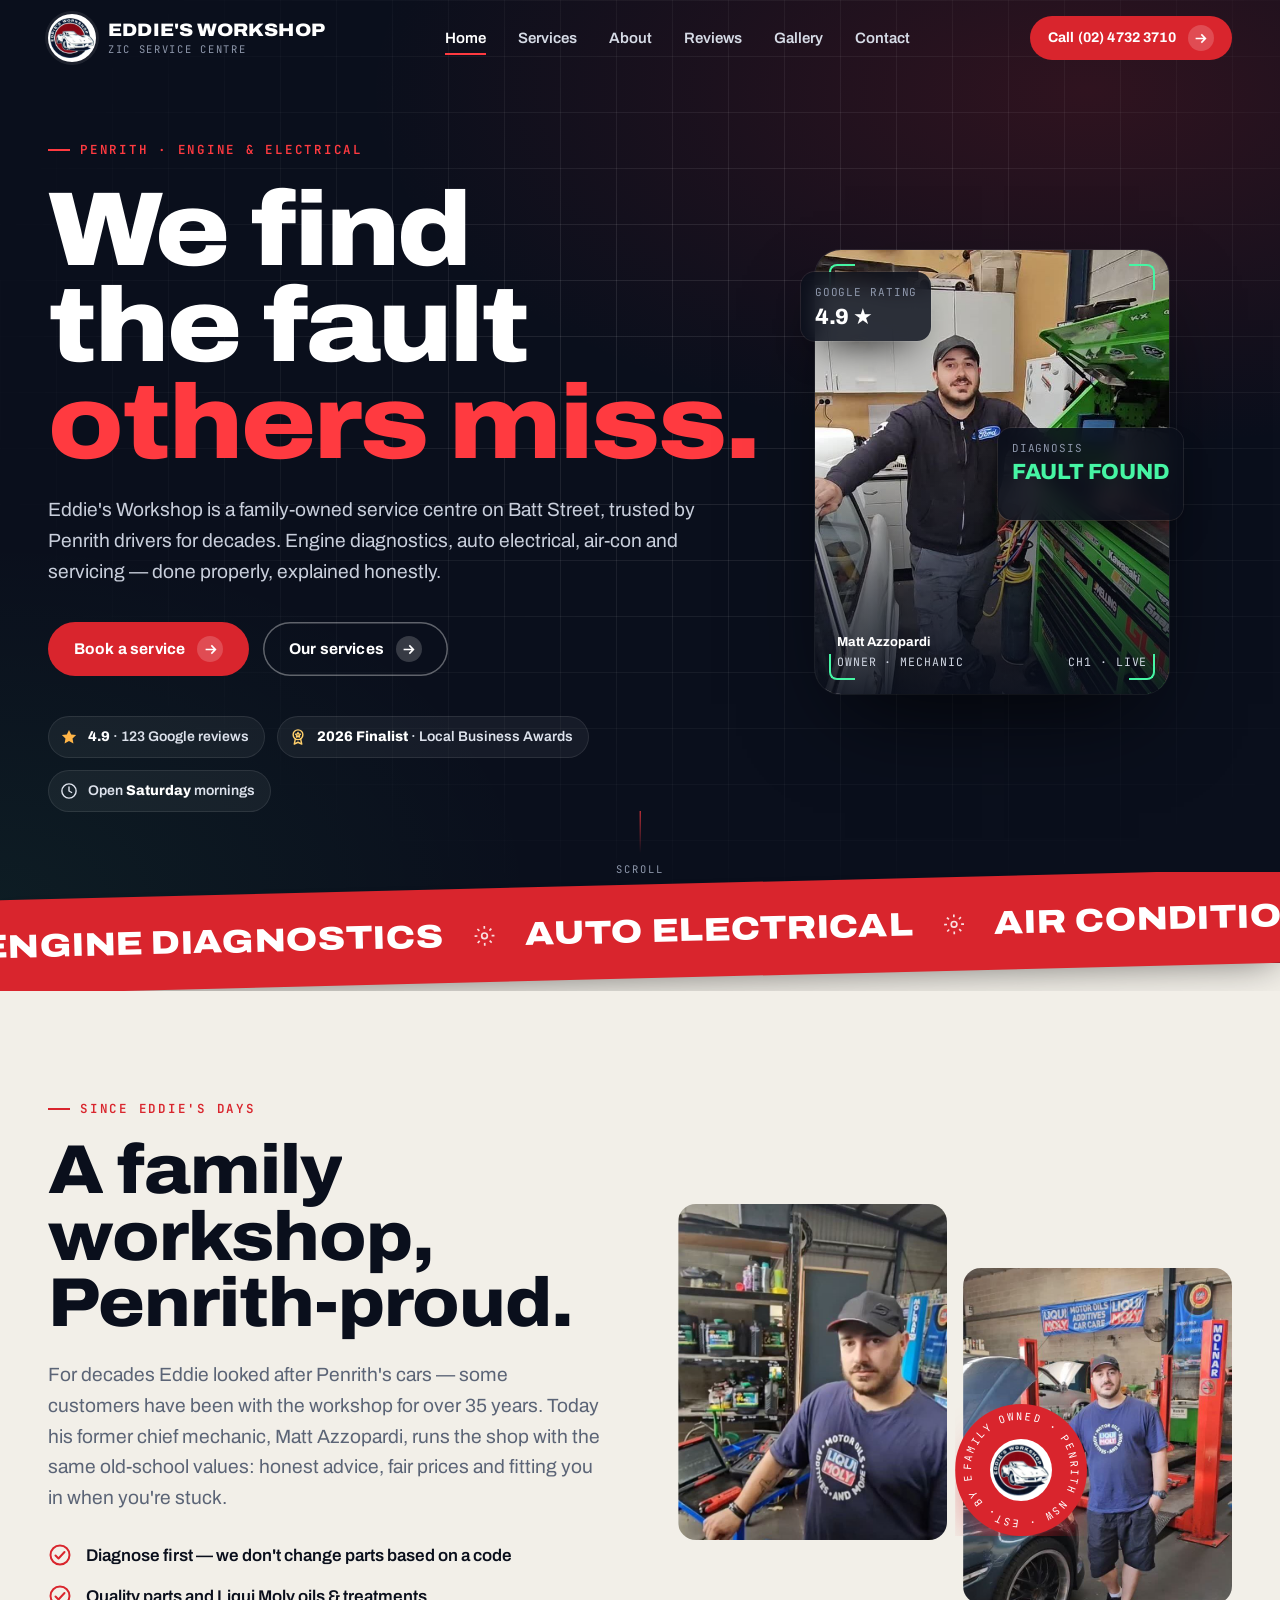
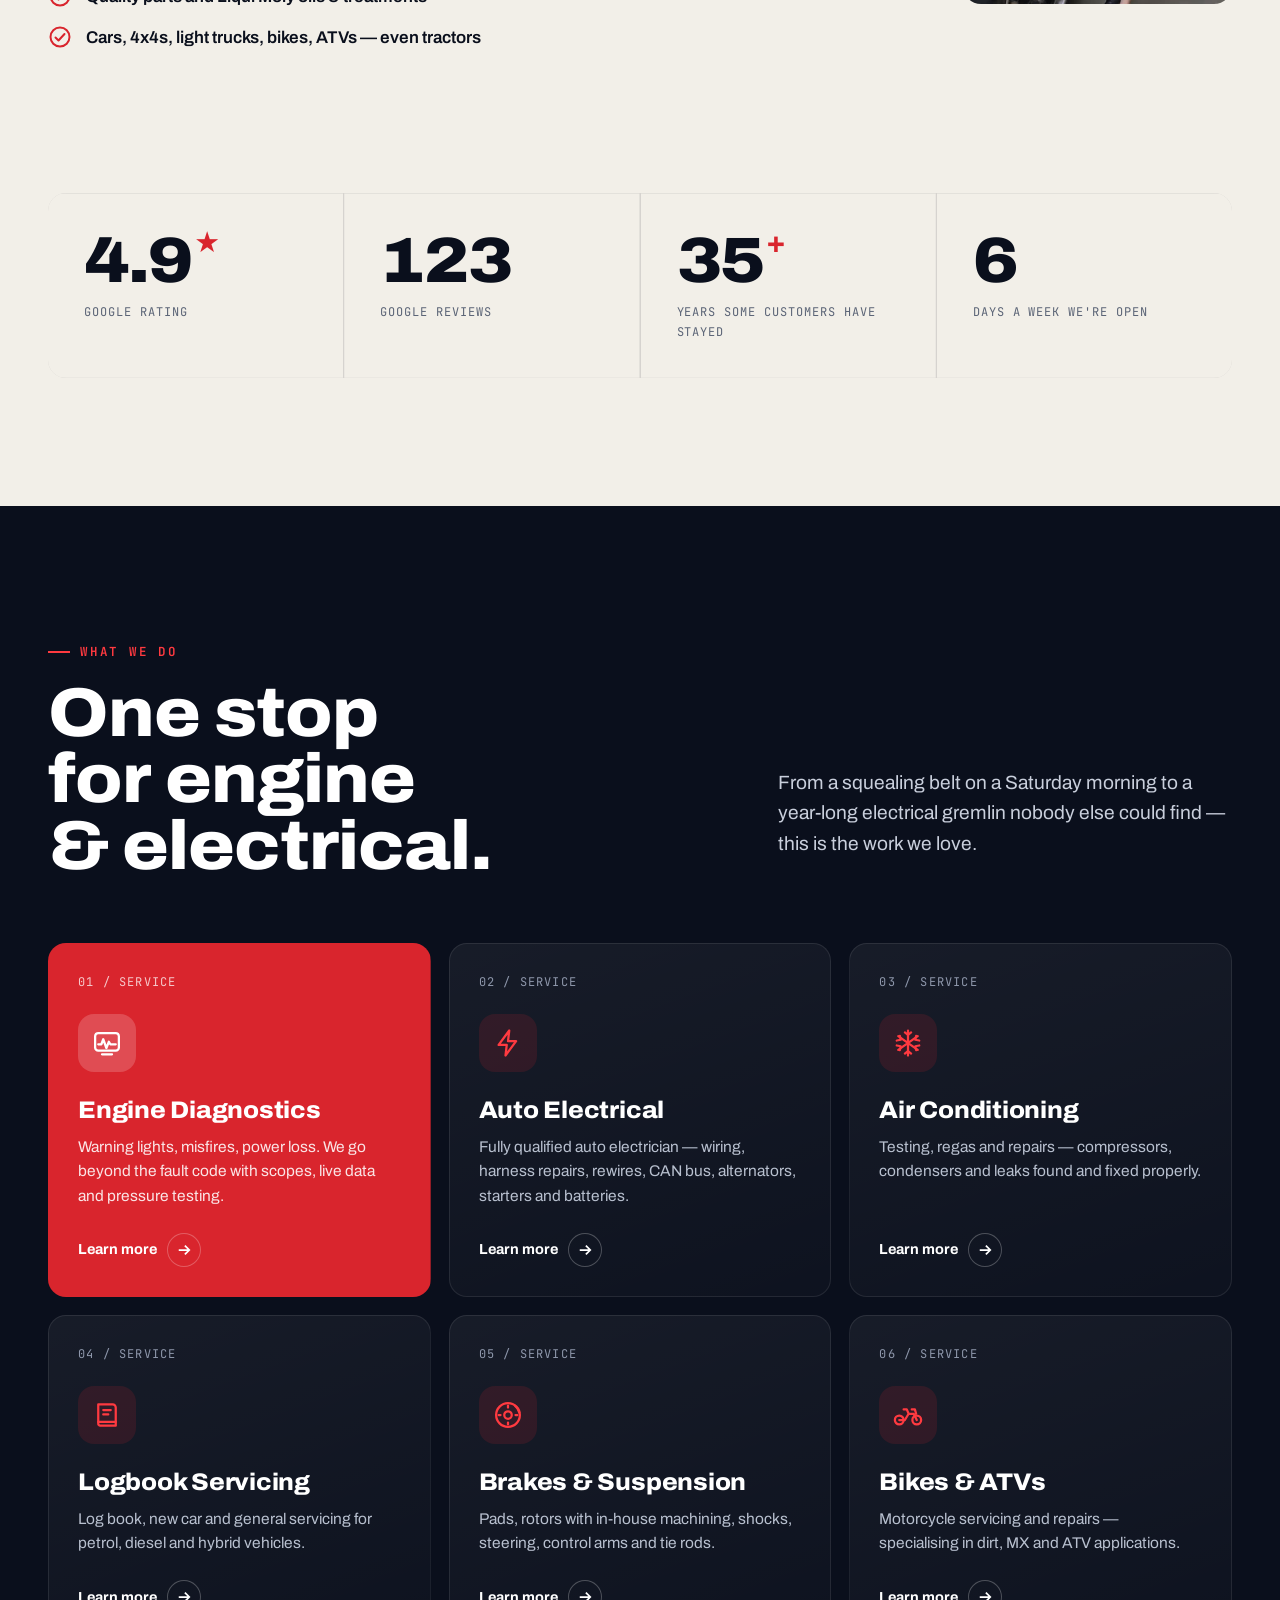
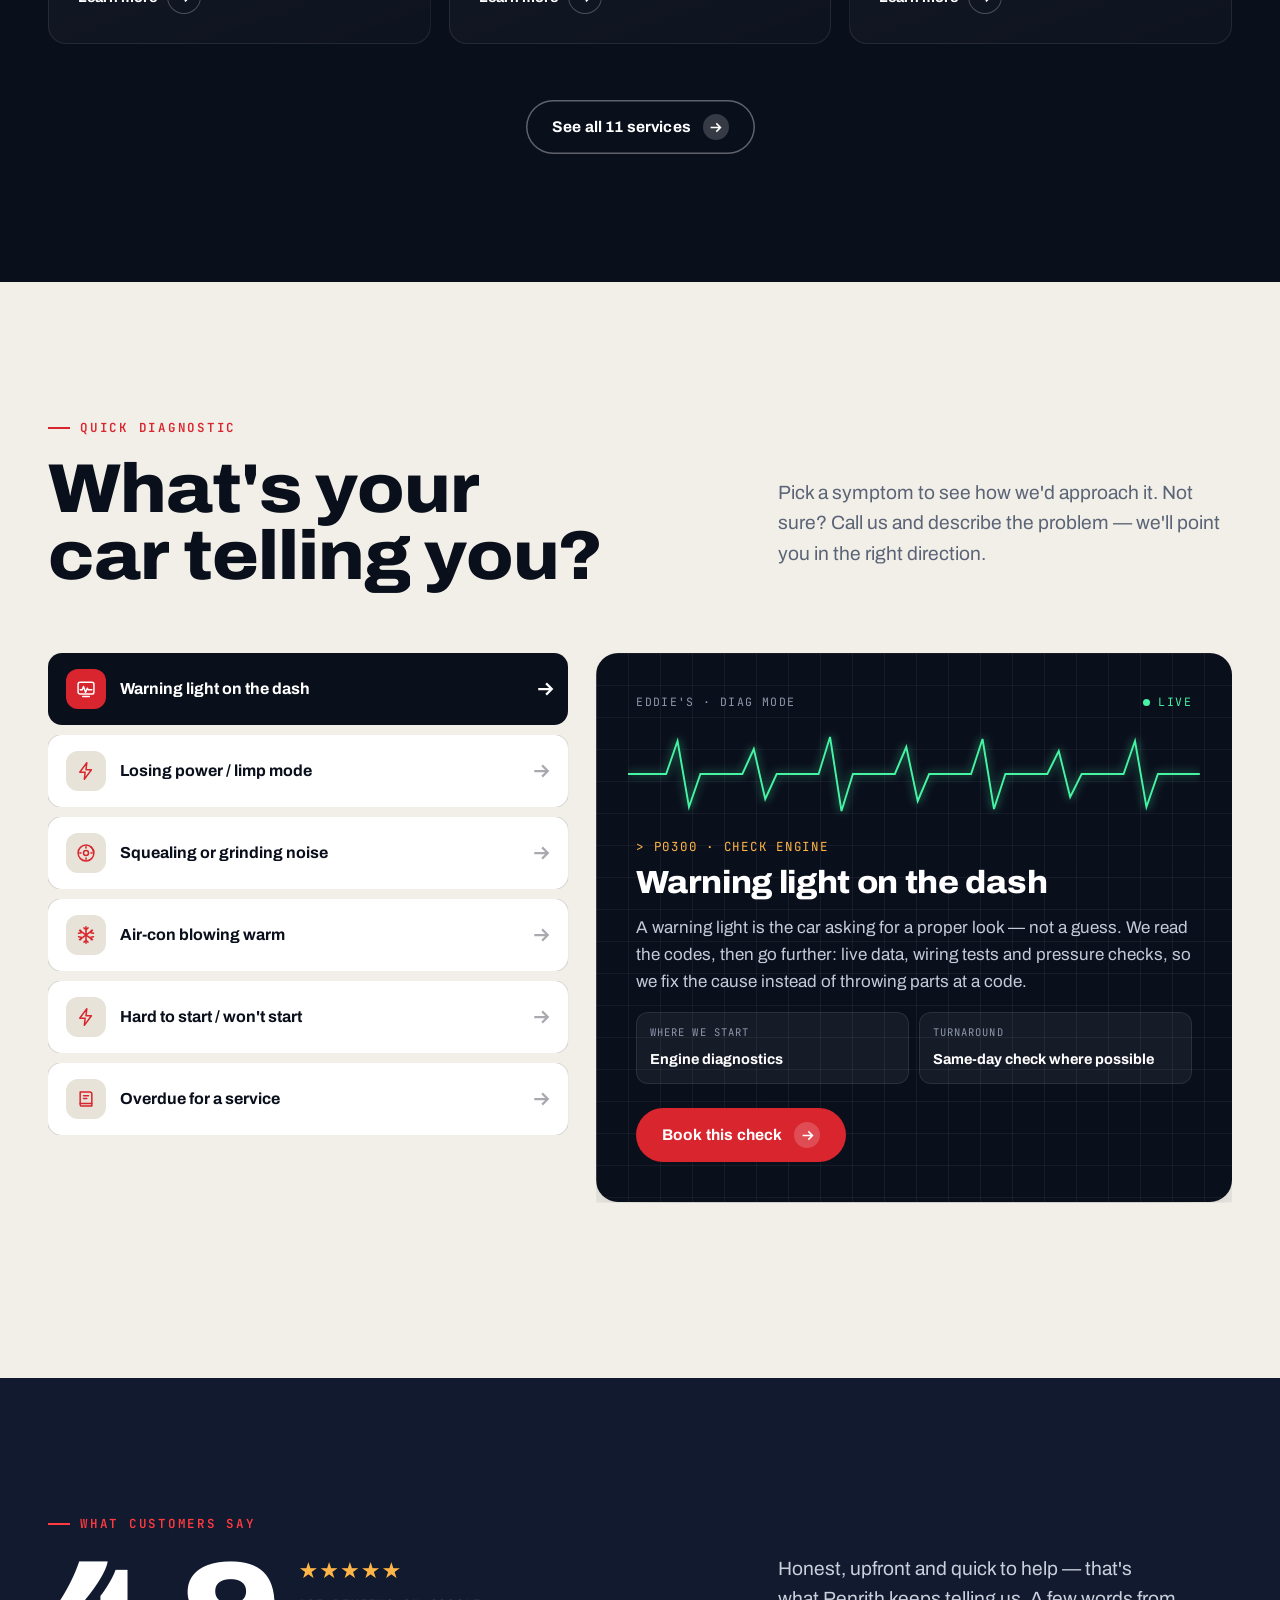
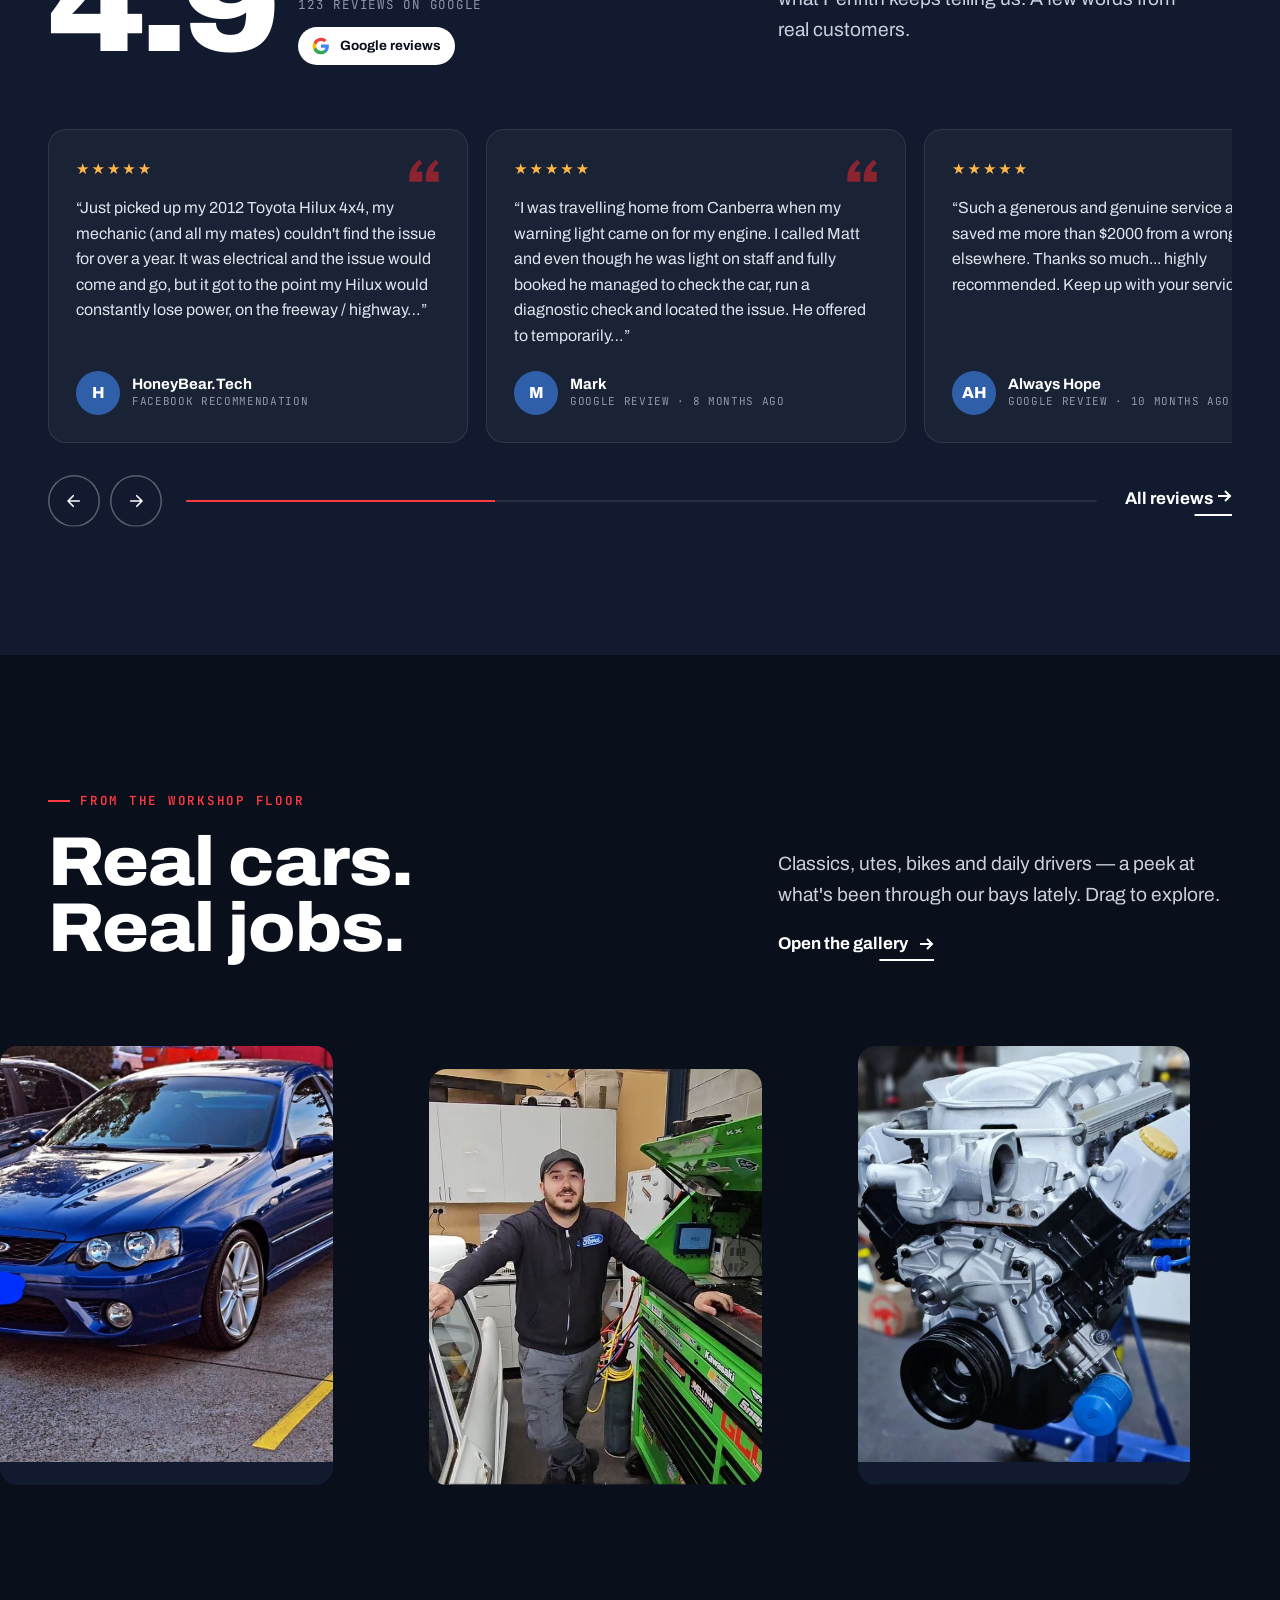
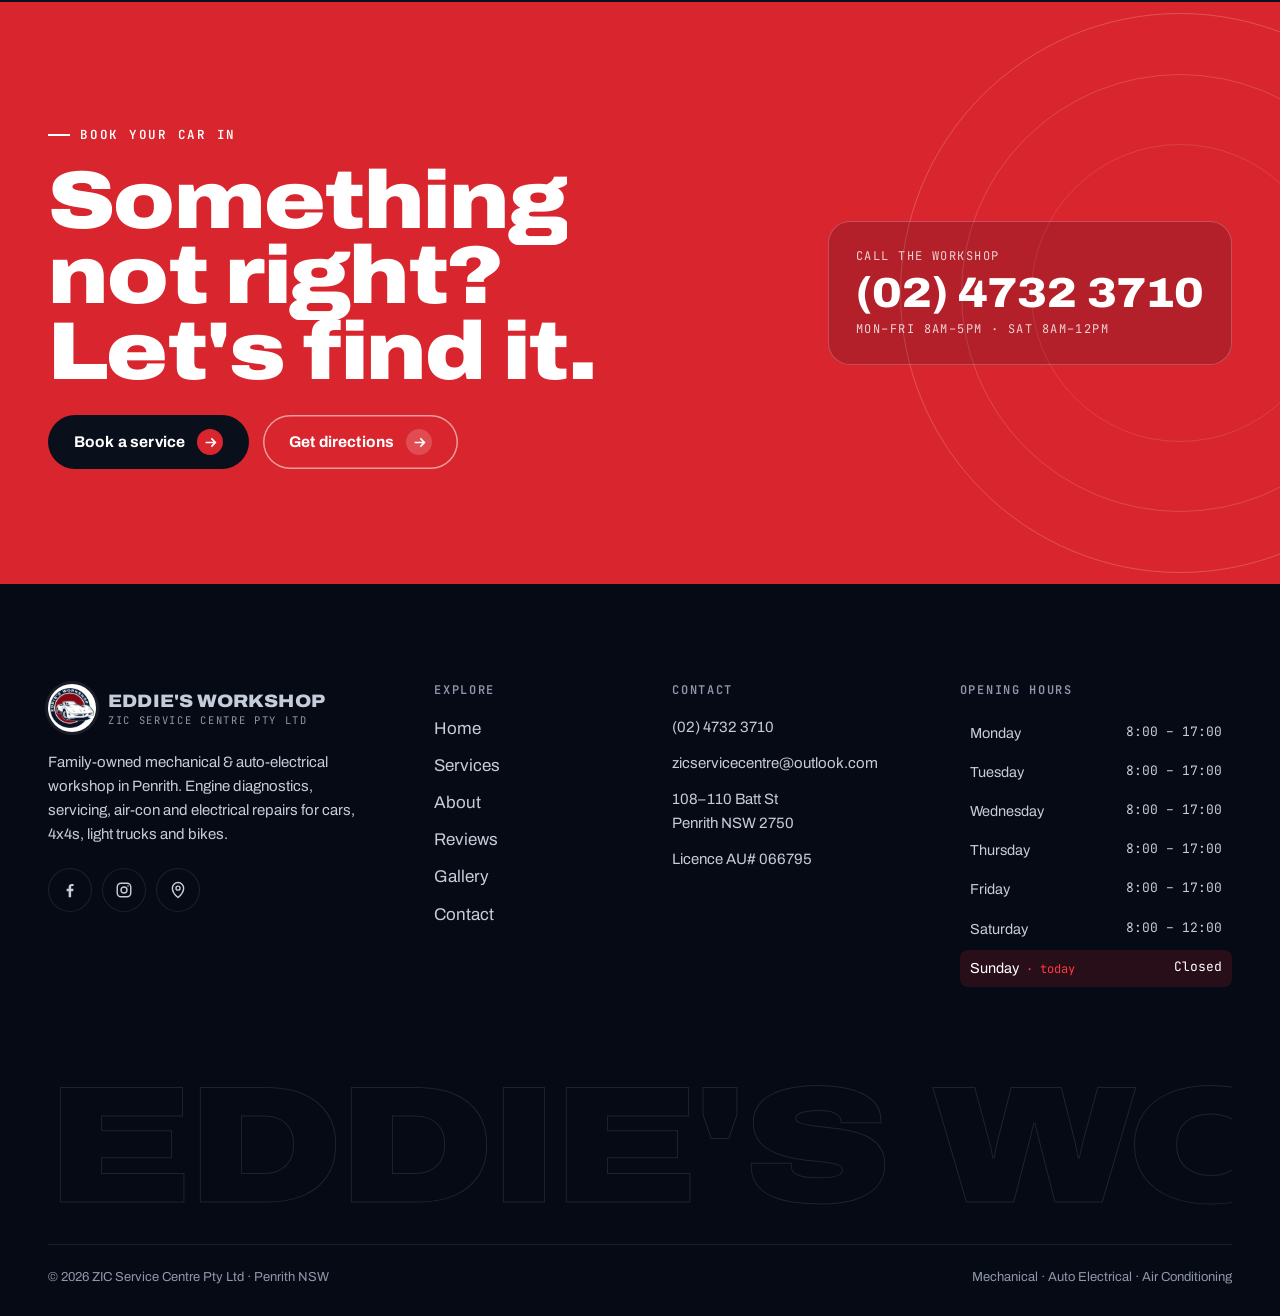
==== index.html @ 2fdfbc32 "Add files via upload" ====
<!doctype html>
<html lang="en-AU" class="no-js">
<head>
<meta charset="utf-8">
<meta name="viewport" content="width=device-width, initial-scale=1, viewport-fit=cover">
<title>Eddie's Workshop | Mechanic & Auto Electrician in Penrith NSW</title>
<meta name="description" content="Family-owned mechanic and auto electrician in Penrith NSW. Engine diagnostics, auto electrical, air-con, logbook servicing and brakes. 4.9★ from 123 Google reviews.">
<meta name="robots" content="noindex, nofollow">
<meta name="theme-color" content="#0a0f1c">
<link rel="canonical" href="https://konkos-design.github.io/eddies-workshop/">
<meta property="og:type" content="website">
<meta property="og:site_name" content="Eddie's Workshop — ZIC Service Centre">
<meta property="og:title" content="Eddie's Workshop | Mechanic & Auto Electrician in Penrith NSW">
<meta property="og:description" content="Family-owned mechanic and auto electrician in Penrith NSW. Engine diagnostics, auto electrical, air-con, logbook servicing and brakes. 4.9★ from 123 Google reviews.">
<meta property="og:url" content="https://konkos-design.github.io/eddies-workshop/">
<meta property="og:image" content="https://konkos-design.github.io/eddies-workshop/img/og-image.jpg">
<meta property="og:image:secure_url" content="https://konkos-design.github.io/eddies-workshop/img/og-image.jpg">
<meta property="og:image:type" content="image/jpeg">
<meta property="og:image:width" content="1200">
<meta property="og:image:height" content="630">
<meta property="og:image:alt" content="Eddie's Workshop — mechanical &amp; auto electrical repairs in Penrith NSW">
<meta property="og:locale" content="en_AU">
<meta name="twitter:card" content="summary_large_image">
<meta name="twitter:title" content="Eddie's Workshop | Mechanic & Auto Electrician in Penrith NSW">
<meta name="twitter:description" content="Family-owned mechanic and auto electrician in Penrith NSW. Engine diagnostics, auto electrical, air-con, logbook servicing and brakes. 4.9★ from 123 Google reviews.">
<meta name="twitter:image" content="https://konkos-design.github.io/eddies-workshop/img/og-image.jpg">
<link rel="icon" type="image/png" href="img/favicon.png">
<link rel="apple-touch-icon" href="img/apple-touch-icon.png">
<link rel="preload" href="fonts/archivo.woff2" as="font" type="font/woff2" crossorigin>
<link rel="stylesheet" href="css/style.css">
<script type="application/ld+json">{"@context":"https://schema.org","@type":"AutoRepair","name":"Eddie's Workshop (ZIC Service Centre Pty Ltd)","image":"https://konkos-design.github.io/eddies-workshop/img/og-image.jpg","telephone":"+61 2 4732 3710","email":"zicservicecentre@outlook.com","address":{"@type":"PostalAddress","streetAddress":"108–110 Batt St","addressLocality":"Penrith","addressRegion":"NSW","postalCode":"2750","addressCountry":"AU"},"geo":{"@type":"GeoCoordinates","latitude":-33.7682693,"longitude":150.6824889},"openingHoursSpecification":[{"@type":"OpeningHoursSpecification","dayOfWeek":["Monday","Tuesday","Wednesday","Thursday","Friday"],"opens":"08:00","closes":"17:00"},{"@type":"OpeningHoursSpecification","dayOfWeek":"Saturday","opens":"08:00","closes":"12:00"}],"aggregateRating":{"@type":"AggregateRating","ratingValue":"4.9","reviewCount":"123"},"sameAs":["https://www.facebook.com/p/Eddies-Workshop-100057396071904/","https://www.instagram.com/zicservicecentre_penrith/"]}</script>
</head>
<body>
<a class="skip" href="#main">Skip to content</a>
<div class="progress" aria-hidden="true"></div>
<header class="hdr">
  <div class="wrap hdr__in">
    <a class="brand" href="index.html" aria-label="Eddie's Workshop — home">
      <span class="brand__badge"><img src="img/logo-256.png" alt="" width="44" height="44"></span>
      <span class="brand__txt"><span class="brand__name">EDDIE'S WORKSHOP</span><span class="brand__sub">ZIC Service Centre</span></span>
    </a>
    <nav class="nav" aria-label="Main"><ul class="nav__list"><li><a class="nav__a" href="index.html" aria-current="page">Home</a></li><li><a class="nav__a" href="services.html">Services</a></li><li><a class="nav__a" href="about.html">About</a></li><li><a class="nav__a" href="reviews.html">Reviews</a></li><li><a class="nav__a" href="gallery.html">Gallery</a></li><li><a class="nav__a" href="contact.html">Contact</a></li></ul></nav>
    <div class="hdr__cta">
      <a class="btn btn--sm" href="tel:+61247323710">Call (02) 4732 3710<span class="arr"><svg viewBox="0 0 16 16" fill="none" stroke="currentColor" stroke-width="2"><path d="M2 8h12M9 3l5 5-5 5"/></svg><svg viewBox="0 0 16 16" fill="none" stroke="currentColor" stroke-width="2"><path d="M2 8h12M9 3l5 5-5 5"/></svg></span></a>
    </div>
    <button class="burger" type="button" aria-label="Open menu" aria-expanded="false" aria-controls="mnav"><i><span></span><span></span><span></span></i></button>
  </div>
</header>
<div class="mnav" id="mnav">
  <ul class="mnav__list"><li><a class="mnav__a" href="index.html" aria-current="page"><small>01</small>Home</a></li><li><a class="mnav__a" href="services.html"><small>02</small>Services</a></li><li><a class="mnav__a" href="about.html"><small>03</small>About</a></li><li><a class="mnav__a" href="reviews.html"><small>04</small>Reviews</a></li><li><a class="mnav__a" href="gallery.html"><small>05</small>Gallery</a></li><li><a class="mnav__a" href="contact.html"><small>06</small>Contact</a></li></ul>
  <div class="mnav__foot">
    <span class="status"><span class="status__dot"></span><span class="status__txt">Mon–Fri 8–5 · Sat 8–12</span></span>
    <a class="btn " href="tel:+61247323710">Call (02) 4732 3710<span class="arr"><svg viewBox="0 0 16 16" fill="none" stroke="currentColor" stroke-width="2"><path d="M2 8h12M9 3l5 5-5 5"/></svg><svg viewBox="0 0 16 16" fill="none" stroke="currentColor" stroke-width="2"><path d="M2 8h12M9 3l5 5-5 5"/></svg></span></a>
    <div class="mnav__meta">108–110 Batt St, Penrith NSW 2750<br>zicservicecentre<wbr>@outlook.com</div>
  </div>
</div>
<main id="main">

<section class="hero">
  <div class="grid-bg" aria-hidden="true"></div>
  <div class="wrap hero__in">
    <div>
      <span class="kicker" data-reveal="up">Penrith · Engine &amp; Electrical</span>
      <h1 class="h-xl hero__title" data-split>We find the fault <em>others miss.</em></h1>
      <p class="lead hero__lead" data-reveal="up" data-delay=".35">Eddie's Workshop is a family-owned service centre on Batt Street, trusted by Penrith drivers for decades. Engine diagnostics, auto electrical, air-con and servicing — done properly, explained honestly.</p>
      <div class="btn-row" data-reveal="up" data-delay=".45"><a class="btn " href="contact.html">Book a service<span class="arr"><svg viewBox="0 0 16 16" fill="none" stroke="currentColor" stroke-width="2"><path d="M2 8h12M9 3l5 5-5 5"/></svg><svg viewBox="0 0 16 16" fill="none" stroke="currentColor" stroke-width="2"><path d="M2 8h12M9 3l5 5-5 5"/></svg></span></a><a class="btn btn--ghost" href="services.html">Our services<span class="arr"><svg viewBox="0 0 16 16" fill="none" stroke="currentColor" stroke-width="2"><path d="M2 8h12M9 3l5 5-5 5"/></svg><svg viewBox="0 0 16 16" fill="none" stroke="currentColor" stroke-width="2"><path d="M2 8h12M9 3l5 5-5 5"/></svg></span></a></div>
      <div class="hero__stats" data-stagger=".08">
        <a class="chip" href="reviews.html"><svg viewBox="0 0 24 24" fill="#ffb547"><path d="m12 2.5 2.9 6 6.6.9-4.8 4.6 1.2 6.5L12 17.4l-5.9 3.1 1.2-6.5L2.5 9.4l6.6-.9z"/></svg><span><b>4.9</b> · 123 Google reviews</span></a>
        <a class="chip" href="about.html"><svg viewBox="0 0 24 24" fill="none" stroke="#ffcf6b" stroke-width="1.9" stroke-linecap="round" stroke-linejoin="round"><circle cx="12" cy="9" r="6.5"/><path d="m8.5 14.5-1.5 7 5-2.5 5 2.5-1.5-7"/><path d="m12 6 1 2 2.2.3-1.6 1.5.4 2.2-2-1-2 1 .4-2.2L8.8 8.3 11 8z"/></svg><span><b>2026 Finalist</b> · Local Business Awards</span></a>
        <a class="chip" href="contact.html"><svg viewBox="0 0 24 24" fill="none" stroke="currentColor" stroke-width="1.9" stroke-linecap="round" stroke-linejoin="round"><circle cx="12" cy="12" r="9.5"/><path d="M12 6.5V12l3.5 2"/></svg><span>Open <b>Saturday</b> mornings</span></a>
      </div>
    </div>
    <div class="scope" data-tilt>
      <div class="scope__frame">
        <img src="img/hero-matt.jpg" alt="Matt, owner of Eddie's Workshop, beside the toolboxes in the Penrith workshop" width="640" height="800" fetchpriority="high">
        <div class="scope__scan" aria-hidden="true"></div>
        <span class="corner corner--tl"></span><span class="corner corner--tr"></span><span class="corner corner--bl"></span><span class="corner corner--br"></span>
        <svg class="scope__wave" viewBox="0 0 480 70" preserveAspectRatio="none" aria-hidden="true"><path d="M0 35 L60 35 L72 8 L84 62 L96 35 L170 35 L180 18 L190 52 L200 35 L280 35 L292 4 L304 66 L316 35 L390 35 L400 20 L410 50 L420 35 L480 35"/></svg>
        <div class="scope__cap"><span><b>Matt Azzopardi</b>Owner · Mechanic</span><span>CH1 · LIVE</span></div>
      </div>
      <div class="readout readout--a" aria-hidden="true">Google rating<strong>4.9 ★</strong></div>
      <div class="readout readout--b" aria-hidden="true">Diagnosis<strong>FAULT FOUND</strong><span class="bar"><i></i><i></i><i></i><i></i><i></i><i></i></span></div>
    </div>
  </div>
  <div class="hero__scroll" aria-hidden="true"><i></i>SCROLL</div>
</section>

<div class="mq-wrap"><div class="marquee " aria-hidden="true"><div class="marquee__track"><span class="marquee__item">Engine diagnostics<svg viewBox="0 0 24 24" fill="none" stroke="currentColor" stroke-width="1.8"><circle cx="12" cy="12" r="3"/><path d="M12 1.5v3M12 19.5v3M4.6 4.6l2.1 2.1M17.3 17.3l2.1 2.1M1.5 12h3M19.5 12h3M4.6 19.4l2.1-2.1M17.3 6.7l2.1-2.1"/></svg></span><span class="marquee__item">Auto electrical<svg viewBox="0 0 24 24" fill="none" stroke="currentColor" stroke-width="1.8"><circle cx="12" cy="12" r="3"/><path d="M12 1.5v3M12 19.5v3M4.6 4.6l2.1 2.1M17.3 17.3l2.1 2.1M1.5 12h3M19.5 12h3M4.6 19.4l2.1-2.1M17.3 6.7l2.1-2.1"/></svg></span><span class="marquee__item">Air conditioning<svg viewBox="0 0 24 24" fill="none" stroke="currentColor" stroke-width="1.8"><circle cx="12" cy="12" r="3"/><path d="M12 1.5v3M12 19.5v3M4.6 4.6l2.1 2.1M17.3 17.3l2.1 2.1M1.5 12h3M19.5 12h3M4.6 19.4l2.1-2.1M17.3 6.7l2.1-2.1"/></svg></span><span class="marquee__item">Logbook servicing<svg viewBox="0 0 24 24" fill="none" stroke="currentColor" stroke-width="1.8"><circle cx="12" cy="12" r="3"/><path d="M12 1.5v3M12 19.5v3M4.6 4.6l2.1 2.1M17.3 17.3l2.1 2.1M1.5 12h3M19.5 12h3M4.6 19.4l2.1-2.1M17.3 6.7l2.1-2.1"/></svg></span><span class="marquee__item">Brakes &amp; suspension<svg viewBox="0 0 24 24" fill="none" stroke="currentColor" stroke-width="1.8"><circle cx="12" cy="12" r="3"/><path d="M12 1.5v3M12 19.5v3M4.6 4.6l2.1 2.1M17.3 17.3l2.1 2.1M1.5 12h3M19.5 12h3M4.6 19.4l2.1-2.1M17.3 6.7l2.1-2.1"/></svg></span><span class="marquee__item">Diesel &amp; 4x4<svg viewBox="0 0 24 24" fill="none" stroke="currentColor" stroke-width="1.8"><circle cx="12" cy="12" r="3"/><path d="M12 1.5v3M12 19.5v3M4.6 4.6l2.1 2.1M17.3 17.3l2.1 2.1M1.5 12h3M19.5 12h3M4.6 19.4l2.1-2.1M17.3 6.7l2.1-2.1"/></svg></span><span class="marquee__item">Motorcycles &amp; ATVs<svg viewBox="0 0 24 24" fill="none" stroke="currentColor" stroke-width="1.8"><circle cx="12" cy="12" r="3"/><path d="M12 1.5v3M12 19.5v3M4.6 4.6l2.1 2.1M17.3 17.3l2.1 2.1M1.5 12h3M19.5 12h3M4.6 19.4l2.1-2.1M17.3 6.7l2.1-2.1"/></svg></span><span class="marquee__item">Engine diagnostics<svg viewBox="0 0 24 24" fill="none" stroke="currentColor" stroke-width="1.8"><circle cx="12" cy="12" r="3"/><path d="M12 1.5v3M12 19.5v3M4.6 4.6l2.1 2.1M17.3 17.3l2.1 2.1M1.5 12h3M19.5 12h3M4.6 19.4l2.1-2.1M17.3 6.7l2.1-2.1"/></svg></span><span class="marquee__item">Auto electrical<svg viewBox="0 0 24 24" fill="none" stroke="currentColor" stroke-width="1.8"><circle cx="12" cy="12" r="3"/><path d="M12 1.5v3M12 19.5v3M4.6 4.6l2.1 2.1M17.3 17.3l2.1 2.1M1.5 12h3M19.5 12h3M4.6 19.4l2.1-2.1M17.3 6.7l2.1-2.1"/></svg></span><span class="marquee__item">Air conditioning<svg viewBox="0 0 24 24" fill="none" stroke="currentColor" stroke-width="1.8"><circle cx="12" cy="12" r="3"/><path d="M12 1.5v3M12 19.5v3M4.6 4.6l2.1 2.1M17.3 17.3l2.1 2.1M1.5 12h3M19.5 12h3M4.6 19.4l2.1-2.1M17.3 6.7l2.1-2.1"/></svg></span><span class="marquee__item">Logbook servicing<svg viewBox="0 0 24 24" fill="none" stroke="currentColor" stroke-width="1.8"><circle cx="12" cy="12" r="3"/><path d="M12 1.5v3M12 19.5v3M4.6 4.6l2.1 2.1M17.3 17.3l2.1 2.1M1.5 12h3M19.5 12h3M4.6 19.4l2.1-2.1M17.3 6.7l2.1-2.1"/></svg></span><span class="marquee__item">Brakes &amp; suspension<svg viewBox="0 0 24 24" fill="none" stroke="currentColor" stroke-width="1.8"><circle cx="12" cy="12" r="3"/><path d="M12 1.5v3M12 19.5v3M4.6 4.6l2.1 2.1M17.3 17.3l2.1 2.1M1.5 12h3M19.5 12h3M4.6 19.4l2.1-2.1M17.3 6.7l2.1-2.1"/></svg></span><span class="marquee__item">Diesel &amp; 4x4<svg viewBox="0 0 24 24" fill="none" stroke="currentColor" stroke-width="1.8"><circle cx="12" cy="12" r="3"/><path d="M12 1.5v3M12 19.5v3M4.6 4.6l2.1 2.1M17.3 17.3l2.1 2.1M1.5 12h3M19.5 12h3M4.6 19.4l2.1-2.1M17.3 6.7l2.1-2.1"/></svg></span><span class="marquee__item">Motorcycles &amp; ATVs<svg viewBox="0 0 24 24" fill="none" stroke="currentColor" stroke-width="1.8"><circle cx="12" cy="12" r="3"/><path d="M12 1.5v3M12 19.5v3M4.6 4.6l2.1 2.1M17.3 17.3l2.1 2.1M1.5 12h3M19.5 12h3M4.6 19.4l2.1-2.1M17.3 6.7l2.1-2.1"/></svg></span></div></div></div>

<section class="section section--paper">
  <div class="wrap">
    <div class="split2">
      <div>
        <span class="kicker" data-reveal="up">Since Eddie's days</span>
        <h2 class="h-lg" data-split style="margin:18px 0 24px">A family workshop, Penrith-proud.</h2>
        <p class="lead" data-reveal="up" data-delay=".2">For decades Eddie looked after Penrith's cars — some customers have been with the workshop for over 35 years. Today his former chief mechanic, Matt Azzopardi, runs the shop with the same old-school values: honest advice, fair prices and fitting you in when you're stuck.</p>
        <ul class="ticks" data-stagger=".08">
          <li><svg viewBox="0 0 24 24" fill="none" stroke="currentColor" stroke-width="2" stroke-linecap="round" stroke-linejoin="round"><circle cx="12" cy="12" r="9.5"/><path d="m7.5 12.5 3 3 6-6.5"/></svg><span>Diagnose first — we don't change parts based on a code</span></li>
          <li><svg viewBox="0 0 24 24" fill="none" stroke="currentColor" stroke-width="2" stroke-linecap="round" stroke-linejoin="round"><circle cx="12" cy="12" r="9.5"/><path d="m7.5 12.5 3 3 6-6.5"/></svg><span>Quality parts and Liqui Moly oils &amp; treatments</span></li>
          <li><svg viewBox="0 0 24 24" fill="none" stroke="currentColor" stroke-width="2" stroke-linecap="round" stroke-linejoin="round"><circle cx="12" cy="12" r="9.5"/><path d="m7.5 12.5 3 3 6-6.5"/></svg><span>Cars, 4x4s, light trucks, bikes, ATVs — even tractors</span></li>
        </ul>
        <a class="link-arrow" href="about.html" data-reveal="up">Meet the team <svg viewBox="0 0 16 16" fill="none" stroke="currentColor" stroke-width="2"><path d="M2 8h12M9 3l5 5-5 5"/></svg></a>
      </div>
      <div class="collage">
        <div class="collage__img" data-reveal="clip"><img src="img/matt-bay.jpg" alt="Matt in the workshop wearing a Liqui Moly shirt" loading="lazy" width="640" height="800"></div>
        <div class="collage__img" data-reveal="clip" data-delay=".15"><img src="img/hoist-car.jpg" alt="Car on the hoist in the workshop" loading="lazy" width="640" height="800"></div>
        <div class="stamp" data-reveal="scale" data-delay=".35"><svg class="ring" viewBox="0 0 132 132" aria-hidden="true"><defs><path id="c1" d="M66 66m-50 0a50 50 0 1 1 100 0a50 50 0 1 1-100 0"/></defs><text><textPath href="#c1">Family owned · Penrith NSW · Est. by Eddie ·</textPath></text></svg><img src="img/logo-256.png" alt="Eddie's Workshop logo" width="62" height="62"></div>
      </div>
    </div>
    <div class="stats">
      <div class="stat" data-reveal="up"><div class="stat__n"><span data-count="4.9">0</span><sup>★</sup></div><div class="stat__l">Google rating</div></div>
      <div class="stat" data-reveal="up" data-delay=".08"><div class="stat__n"><span data-count="123">0</span></div><div class="stat__l">Google reviews</div></div>
      <div class="stat" data-reveal="up" data-delay=".16"><div class="stat__n"><span data-count="35">0</span><sup>+</sup></div><div class="stat__l">Years some customers have stayed</div></div>
      <div class="stat" data-reveal="up" data-delay=".24"><div class="stat__n"><span data-count="6">0</span></div><div class="stat__l">Days a week we're open</div></div>
    </div>
  </div>
</section>

<section class="section">
  <div class="wrap">
    <div class="sec-head sec-head--split">
      <div><span class="kicker" data-reveal="up">What we do</span><h2 class="h-lg" data-split style="margin-top:18px">One stop for engine &amp; electrical.</h2></div>
      <p class="lead" data-reveal="up" data-delay=".15">From a squealing belt on a Saturday morning to a year-long electrical gremlin nobody else could find — this is the work we love.</p>
    </div>
    <div class="svc-grid" data-stagger=".07"><a class="svc svc--feature" href="services.html#diagnostics">
      <span class="svc__num">01 / SERVICE</span><span class="svc__ico"><svg viewBox="0 0 24 24" fill="none" stroke="currentColor" stroke-width="1.8" stroke-linecap="round" stroke-linejoin="round"><rect x="2.5" y="4" width="19" height="14" rx="2.5"/><path d="M5 13h2.5l1.5-4 2.5 7 2-5 1.2 2H19"/><path d="M8 21h8"/></svg></span>
      <h3>Engine Diagnostics</h3><p>Warning lights, misfires, power loss. We go beyond the fault code with scopes, live data and pressure testing.</p><span class="svc__go">Learn more <i><svg viewBox="0 0 16 16" fill="none" stroke="currentColor" stroke-width="2"><path d="M2 8h12M9 3l5 5-5 5"/></svg></i></span></a><a class="svc" href="services.html#electrical">
      <span class="svc__num">02 / SERVICE</span><span class="svc__ico"><svg viewBox="0 0 24 24" fill="none" stroke="currentColor" stroke-width="1.8" stroke-linecap="round" stroke-linejoin="round"><path d="M13 2 4.5 13.5H11L10 22l8.5-11.5H12z"/></svg></span>
      <h3>Auto Electrical</h3><p>Fully qualified auto electrician — wiring, harness repairs, rewires, CAN bus, alternators, starters and batteries.</p><span class="svc__go">Learn more <i><svg viewBox="0 0 16 16" fill="none" stroke="currentColor" stroke-width="2"><path d="M2 8h12M9 3l5 5-5 5"/></svg></i></span></a><a class="svc" href="services.html#aircon">
      <span class="svc__num">03 / SERVICE</span><span class="svc__ico"><svg viewBox="0 0 24 24" fill="none" stroke="currentColor" stroke-width="1.8" stroke-linecap="round" stroke-linejoin="round"><path d="M12 2v20M4.2 6.5l15.6 11M4.2 17.5l15.6-11"/><path d="m9.5 3.5 2.5 2 2.5-2M9.5 20.5l2.5-2 2.5 2M3 10l3.2-.6L5.5 6.3M21 14l-3.2.6.7 3.1M3 14l3.2.6-.7 3.1M21 10l-3.2-.6.7-3.1"/></svg></span>
      <h3>Air Conditioning</h3><p>Testing, regas and repairs — compressors, condensers and leaks found and fixed properly.</p><span class="svc__go">Learn more <i><svg viewBox="0 0 16 16" fill="none" stroke="currentColor" stroke-width="2"><path d="M2 8h12M9 3l5 5-5 5"/></svg></i></span></a><a class="svc" href="services.html#servicing">
      <span class="svc__num">04 / SERVICE</span><span class="svc__ico"><svg viewBox="0 0 24 24" fill="none" stroke="currentColor" stroke-width="1.8" stroke-linecap="round" stroke-linejoin="round"><path d="M5 3.5h11.5A2.5 2.5 0 0 1 19 6v14.5H6.5A1.5 1.5 0 0 1 5 19z"/><path d="M5 17.5h14M9 8h6M9 11.5h4"/></svg></span>
      <h3>Logbook Servicing</h3><p>Log book, new car and general servicing for petrol, diesel and hybrid vehicles.</p><span class="svc__go">Learn more <i><svg viewBox="0 0 16 16" fill="none" stroke="currentColor" stroke-width="2"><path d="M2 8h12M9 3l5 5-5 5"/></svg></i></span></a><a class="svc" href="services.html#brakes">
      <span class="svc__num">05 / SERVICE</span><span class="svc__ico"><svg viewBox="0 0 24 24" fill="none" stroke="currentColor" stroke-width="1.8" stroke-linecap="round" stroke-linejoin="round"><circle cx="12" cy="12" r="9.5"/><circle cx="12" cy="12" r="3"/><path d="M12 4.5v1.5M19.5 12H18M12 19.5V18M4.5 12H6"/><path d="M17.5 4.5c1.8 1.4 3 3.3 3.5 5.5"/></svg></span>
      <h3>Brakes & Suspension</h3><p>Pads, rotors with in-house machining, shocks, steering, control arms and tie rods.</p><span class="svc__go">Learn more <i><svg viewBox="0 0 16 16" fill="none" stroke="currentColor" stroke-width="2"><path d="M2 8h12M9 3l5 5-5 5"/></svg></i></span></a><a class="svc" href="services.html#bikes">
      <span class="svc__num">06 / SERVICE</span><span class="svc__ico"><svg viewBox="0 0 24 24" fill="none" stroke="currentColor" stroke-width="1.8" stroke-linecap="round" stroke-linejoin="round"><circle cx="5" cy="16" r="3.5"/><circle cx="19" cy="16" r="3.5"/><path d="M5 16h4.5l3-5h4l2.5 5M12.5 11 11 7.5H8.5M15 7.5h2.5l1 3.5"/></svg></span>
      <h3>Bikes & ATVs</h3><p>Motorcycle servicing and repairs — specialising in dirt, MX and ATV applications.</p><span class="svc__go">Learn more <i><svg viewBox="0 0 16 16" fill="none" stroke="currentColor" stroke-width="2"><path d="M2 8h12M9 3l5 5-5 5"/></svg></i></span></a></div>
    <div class="center mt-l" data-reveal="up"><a class="btn btn--ghost" href="services.html">See all 11 services<span class="arr"><svg viewBox="0 0 16 16" fill="none" stroke="currentColor" stroke-width="2"><path d="M2 8h12M9 3l5 5-5 5"/></svg><svg viewBox="0 0 16 16" fill="none" stroke="currentColor" stroke-width="2"><path d="M2 8h12M9 3l5 5-5 5"/></svg></span></a></div>
  </div>
</section>

<section class="section section--paper">
  <div class="wrap">
    <div class="sec-head sec-head--split">
      <div><span class="kicker" data-reveal="up">Quick diagnostic</span><h2 class="h-lg" data-split style="margin-top:18px">What's your car telling you?</h2></div>
      <p class="lead" data-reveal="up" data-delay=".15">Pick a symptom to see how we'd approach it. Not sure? Call us and describe the problem — we'll point you in the right direction.</p>
    </div>
    <div class="diag">
      <div class="diag__list" role="tablist" aria-label="Symptoms" data-stagger=".05" data-reveal-child="left"><button class="sym" type="button" role="tab" data-sym="light" aria-selected="false"><span class="sym__ico"><svg viewBox="0 0 24 24" fill="none" stroke="currentColor" stroke-width="1.8" stroke-linecap="round" stroke-linejoin="round"><rect x="2.5" y="4" width="19" height="14" rx="2.5"/><path d="M5 13h2.5l1.5-4 2.5 7 2-5 1.2 2H19"/><path d="M8 21h8"/></svg></span><span class="sym__txt">Warning light on the dash</span><svg class="sym__arrow" viewBox="0 0 16 16" fill="none" stroke="currentColor" stroke-width="2"><path d="M2 8h12M9 3l5 5-5 5"/></svg></button><button class="sym" type="button" role="tab" data-sym="power" aria-selected="false"><span class="sym__ico"><svg viewBox="0 0 24 24" fill="none" stroke="currentColor" stroke-width="1.8" stroke-linecap="round" stroke-linejoin="round"><path d="M13 2 4.5 13.5H11L10 22l8.5-11.5H12z"/></svg></span><span class="sym__txt">Losing power / limp mode</span><svg class="sym__arrow" viewBox="0 0 16 16" fill="none" stroke="currentColor" stroke-width="2"><path d="M2 8h12M9 3l5 5-5 5"/></svg></button><button class="sym" type="button" role="tab" data-sym="noise" aria-selected="false"><span class="sym__ico"><svg viewBox="0 0 24 24" fill="none" stroke="currentColor" stroke-width="1.8" stroke-linecap="round" stroke-linejoin="round"><circle cx="12" cy="12" r="9.5"/><circle cx="12" cy="12" r="3"/><path d="M12 4.5v1.5M19.5 12H18M12 19.5V18M4.5 12H6"/><path d="M17.5 4.5c1.8 1.4 3 3.3 3.5 5.5"/></svg></span><span class="sym__txt">Squealing or grinding noise</span><svg class="sym__arrow" viewBox="0 0 16 16" fill="none" stroke="currentColor" stroke-width="2"><path d="M2 8h12M9 3l5 5-5 5"/></svg></button><button class="sym" type="button" role="tab" data-sym="ac" aria-selected="false"><span class="sym__ico"><svg viewBox="0 0 24 24" fill="none" stroke="currentColor" stroke-width="1.8" stroke-linecap="round" stroke-linejoin="round"><path d="M12 2v20M4.2 6.5l15.6 11M4.2 17.5l15.6-11"/><path d="m9.5 3.5 2.5 2 2.5-2M9.5 20.5l2.5-2 2.5 2M3 10l3.2-.6L5.5 6.3M21 14l-3.2.6.7 3.1M3 14l3.2.6-.7 3.1M21 10l-3.2-.6.7-3.1"/></svg></span><span class="sym__txt">Air-con blowing warm</span><svg class="sym__arrow" viewBox="0 0 16 16" fill="none" stroke="currentColor" stroke-width="2"><path d="M2 8h12M9 3l5 5-5 5"/></svg></button><button class="sym" type="button" role="tab" data-sym="start" aria-selected="false"><span class="sym__ico"><svg viewBox="0 0 24 24" fill="none" stroke="currentColor" stroke-width="1.8" stroke-linecap="round" stroke-linejoin="round"><path d="M13 2 4.5 13.5H11L10 22l8.5-11.5H12z"/></svg></span><span class="sym__txt">Hard to start / won't start</span><svg class="sym__arrow" viewBox="0 0 16 16" fill="none" stroke="currentColor" stroke-width="2"><path d="M2 8h12M9 3l5 5-5 5"/></svg></button><button class="sym" type="button" role="tab" data-sym="service" aria-selected="false"><span class="sym__ico"><svg viewBox="0 0 24 24" fill="none" stroke="currentColor" stroke-width="1.8" stroke-linecap="round" stroke-linejoin="round"><path d="M5 3.5h11.5A2.5 2.5 0 0 1 19 6v14.5H6.5A1.5 1.5 0 0 1 5 19z"/><path d="M5 17.5h14M9 8h6M9 11.5h4"/></svg></span><span class="sym__txt">Overdue for a service</span><svg class="sym__arrow" viewBox="0 0 16 16" fill="none" stroke="currentColor" stroke-width="2"><path d="M2 8h12M9 3l5 5-5 5"/></svg></button></div>
      <div class="diag__screen" data-reveal="right" role="tabpanel" aria-live="polite">
        <div class="grid-bg" aria-hidden="true"></div>
        <div class="diag__top"><span>EDDIE'S · DIAG MODE</span><span class="live">Live</span></div>
        <div class="diag__wave"><svg viewBox="0 0 600 90" preserveAspectRatio="none" aria-hidden="true"><path d="M0 45 L600 45"/></svg></div>
        <div class="diag__body"></div>
      </div>
    </div>
    <p class="diag__note" data-reveal="up">This guide is general information only — every car is different, so we always inspect and test before quoting.</p>
  </div>
</section>

<section class="section section--ink2">
  <div class="wrap">
    <div class="sec-head sec-head--split">
      <div>
        <span class="kicker" data-reveal="up">What customers say</span>
        <div class="rating-big" data-reveal="up" data-delay=".1" style="margin-top:20px">
          <span class="rating-big__n">4.9</span>
          <div class="rating-big__meta"><div class="stars" aria-label="4.9 out of 5">★★★★★</div><p>123 reviews on Google</p><a class="g-badge" href="https://maps.app.goo.gl/GKzrtAZzhgRTsoiu7" target="_blank" rel="noopener" style="margin-top:12px"><svg viewBox="0 0 24 24"><path fill="#4285F4" d="M22.5 12.2c0-.8-.1-1.5-.2-2.2H12v4.2h5.9a5 5 0 0 1-2.2 3.3v2.7h3.6c2-1.9 3.2-4.7 3.2-8z"/><path fill="#34A853" d="M12 23c3 0 5.5-1 7.3-2.7l-3.6-2.8c-1 .7-2.2 1.1-3.7 1.1-2.9 0-5.3-1.9-6.2-4.5H2.1v2.9A11 11 0 0 0 12 23z"/><path fill="#FBBC05" d="M5.8 14.1a6.6 6.6 0 0 1 0-4.2V7H2.1a11 11 0 0 0 0 10z"/><path fill="#EA4335" d="M12 5.4c1.6 0 3 .6 4.2 1.6l3.1-3.1A11 11 0 0 0 2.1 7l3.7 2.9C6.7 7.3 9.1 5.4 12 5.4z"/></svg> Google reviews</a></div>
        </div>
      </div>
      <p class="lead" data-reveal="up" data-delay=".15">Honest, upfront and quick to help — that's what Penrith keeps telling us. A few words from real customers.</p>
    </div>
    <div class="rv-slider" data-reveal="up">
      <div class="rv-track" id="home-reviews" data-drag></div>
      <div class="rv-ctrl">
        <button class="circ" type="button" data-rv="prev" aria-label="Previous review"><svg viewBox="0 0 24 24" fill="none" stroke="currentColor" stroke-width="2.2" stroke-linecap="round" stroke-linejoin="round"><path d="M19 12H5M11 5l-7 7 7 7"/></svg></button>
        <button class="circ" type="button" data-rv="next" aria-label="Next review"><svg viewBox="0 0 24 24" fill="none" stroke="currentColor" stroke-width="2.2" stroke-linecap="round" stroke-linejoin="round"><path d="M5 12h14M13 5l7 7-7 7"/></svg></button>
        <div class="rv-bar" aria-hidden="true"><i></i></div>
        <a class="link-arrow hide-sm" href="reviews.html" style="margin-left:18px">All reviews <svg viewBox="0 0 16 16" fill="none" stroke="currentColor" stroke-width="2"><path d="M2 8h12M9 3l5 5-5 5"/></svg></a>
      </div>
    </div>
  </div>
</section>

<section class="section" style="padding-bottom:clamp(56px,7vw,96px)">
  <div class="wrap">
    <div class="sec-head sec-head--split">
      <div><span class="kicker" data-reveal="up">From the workshop floor</span><h2 class="h-lg" data-split style="margin-top:18px">Real cars. Real jobs.</h2></div>
      <div data-reveal="up" data-delay=".15"><p class="lead">Classics, utes, bikes and daily drivers — a peek at what's been through our bays lately. Drag to explore.</p><a class="link-arrow" href="gallery.html">Open the gallery <svg viewBox="0 0 16 16" fill="none" stroke="currentColor" stroke-width="2"><path d="M2 8h12M9 3l5 5-5 5"/></svg></a></div>
    </div>
  </div>
  <div class="strip" data-drag data-reveal="up"><figure class="strip__item"><img src="img/falcon-xr8.jpg" alt="Ford BF Falcon XR8 — head unit, reverse camera & gauges" width="400" height="500" decoding="async"><figcaption>Ford BF Falcon XR8 — head unit, reverse camera & gauges</figcaption></figure><figure class="strip__item"><img src="img/hero-matt.jpg" alt="Matt in the workshop" width="400" height="500" decoding="async"><figcaption>Matt in the workshop</figcaption></figure><figure class="strip__item"><img src="img/holden-5l.jpg" alt="Holden 5L build — built to spec" width="400" height="500" decoding="async"><figcaption>Holden 5L build — built to spec</figcaption></figure><figure class="strip__item"><img src="img/kawasaki.jpg" alt="Kawasaki on the bench" width="400" height="500" decoding="async"><figcaption>Kawasaki on the bench</figcaption></figure><figure class="strip__item"><img src="img/mustang.jpg" alt="Classic Mustang in for service" width="400" height="500" decoding="async"><figcaption>Classic Mustang in for service</figcaption></figure><figure class="strip__item"><img src="img/pico-scope.jpg" alt="In-cylinder pressure testing with a PicoScope" width="400" height="500" decoding="async"><figcaption>In-cylinder pressure testing with a PicoScope</figcaption></figure><figure class="strip__item"><img src="img/harley.jpg" alt="Harley-Davidson Softail speedo diagnosis" width="400" height="500" decoding="async"><figcaption>Harley-Davidson Softail speedo diagnosis</figcaption></figure><figure class="strip__item"><img src="img/brz.jpg" alt="Subaru BRZ clutch replacement" width="400" height="500" decoding="async"><figcaption>Subaru BRZ clutch replacement</figcaption></figure><figure class="strip__item"><img src="img/kingswood-gold.jpg" alt="Aussie classic in the bay" width="400" height="500" decoding="async"><figcaption>Aussie classic in the bay</figcaption></figure><figure class="strip__item"><img src="img/decarb.jpg" alt="Liqui Moly decarb service" width="400" height="500" decoding="async"><figcaption>Liqui Moly decarb service</figcaption></figure></div>
</section>

<section class="cta" aria-labelledby="cta-t">
  <div class="cta__ring" aria-hidden="true"></div>
  <div class="wrap cta__in">
    <div>
      <span class="kicker" style="color:#fff" data-reveal="up">Book your car in</span>
      <h2 class="cta__title" id="cta-t" data-split style="margin:18px 0 26px">Something not right? Let's find it.</h2>
      <div class="btn-row" data-reveal="up" data-delay=".2"><a class="btn " href="contact.html">Book a service<span class="arr"><svg viewBox="0 0 16 16" fill="none" stroke="currentColor" stroke-width="2"><path d="M2 8h12M9 3l5 5-5 5"/></svg><svg viewBox="0 0 16 16" fill="none" stroke="currentColor" stroke-width="2"><path d="M2 8h12M9 3l5 5-5 5"/></svg></span></a><a class="btn btn--ghost" href="https://maps.app.goo.gl/GKzrtAZzhgRTsoiu7" target="_blank" rel="noopener">Get directions<span class="arr"><svg viewBox="0 0 16 16" fill="none" stroke="currentColor" stroke-width="2"><path d="M2 8h12M9 3l5 5-5 5"/></svg><svg viewBox="0 0 16 16" fill="none" stroke="currentColor" stroke-width="2"><path d="M2 8h12M9 3l5 5-5 5"/></svg></span></a></div>
    </div>
    <a class="cta__phone" href="tel:+61247323710" data-reveal="scale" data-delay=".15"><small>Call the workshop</small><b>(02) 4732 3710</b><small>Mon–Fri 8am–5pm · Sat 8am–12pm</small></a>
  </div>
</section>


</main>
<footer class="ftr">
  <div class="wrap">
    <div class="ftr__grid">
      <div class="ftr__about">
        <a class="brand" href="index.html"><span class="brand__badge"><img src="img/logo-256.png" alt="" width="44" height="44"></span><span class="brand__txt"><span class="brand__name">EDDIE'S WORKSHOP</span><span class="brand__sub">ZIC Service Centre Pty Ltd</span></span></a>
        <p>Family-owned mechanical &amp; auto-electrical workshop in Penrith. Engine diagnostics, servicing, air-con and electrical repairs for cars, 4x4s, light trucks and bikes.</p>
        <div class="socials"><a href="https://www.facebook.com/p/Eddies-Workshop-100057396071904/" target="_blank" rel="noopener" aria-label="Facebook"><svg viewBox="0 0 24 24" fill="currentColor"><path d="M13.5 21.5v-8h2.7l.4-3.2h-3.1V8.3c0-.9.3-1.5 1.6-1.5h1.7V4a22 22 0 0 0-2.5-.1c-2.4 0-4.1 1.5-4.1 4.2v2.3H7.5v3.2h2.7v8z"/></svg></a><a href="https://www.instagram.com/zicservicecentre_penrith/" target="_blank" rel="noopener" aria-label="Instagram"><svg viewBox="0 0 24 24" fill="none" stroke="currentColor" stroke-width="1.9"><rect x="3" y="3" width="18" height="18" rx="5"/><circle cx="12" cy="12" r="4"/><circle cx="17.3" cy="6.7" r="1" fill="currentColor" stroke="none"/></svg></a><a href="https://maps.app.goo.gl/GKzrtAZzhgRTsoiu7" target="_blank" rel="noopener" aria-label="Google Maps"><svg viewBox="0 0 24 24" fill="none" stroke="currentColor" stroke-width="1.9" stroke-linecap="round" stroke-linejoin="round"><path d="M12 22s7.5-6.4 7.5-12.5a7.5 7.5 0 0 0-15 0C4.5 15.6 12 22 12 22z"/><circle cx="12" cy="9.5" r="2.7"/></svg></a></div>
      </div>
      <div><h4>Explore</h4><ul class="ftr__links"><li><a href="index.html">Home</a></li><li><a href="services.html">Services</a></li><li><a href="about.html">About</a></li><li><a href="reviews.html">Reviews</a></li><li><a href="gallery.html">Gallery</a></li><li><a href="contact.html">Contact</a></li></ul></div>
      <div><h4>Contact</h4><div class="ftr__contact">
        <a href="tel:+61247323710">(02) 4732 3710</a>
        <a href="mailto:zicservicecentre@outlook.com">zicservicecentre<wbr>@outlook.com</a>
        <a href="https://maps.app.goo.gl/GKzrtAZzhgRTsoiu7" target="_blank" rel="noopener">108–110 Batt St<br>Penrith NSW 2750</a>
        <span>Licence AU# 066795</span>
      </div></div>
      <div><h4>Opening hours</h4><div class="hours"><div class="hours__row" data-day="1"><span>Monday</span><span>8:00 – 17:00</span></div><div class="hours__row" data-day="2"><span>Tuesday</span><span>8:00 – 17:00</span></div><div class="hours__row" data-day="3"><span>Wednesday</span><span>8:00 – 17:00</span></div><div class="hours__row" data-day="4"><span>Thursday</span><span>8:00 – 17:00</span></div><div class="hours__row" data-day="5"><span>Friday</span><span>8:00 – 17:00</span></div><div class="hours__row" data-day="6"><span>Saturday</span><span>8:00 – 12:00</span></div><div class="hours__row" data-day="0"><span>Sunday</span><span>Closed</span></div></div></div>
    </div>
    <div class="ftr__word" aria-hidden="true">EDDIE'S WORKSHOP</div>
    <div class="ftr__bottom"><span>© <span data-year>2026</span> ZIC Service Centre Pty Ltd · Penrith NSW</span><span>Mechanical · Auto Electrical · Air Conditioning</span></div>
  </div>
</footer>
<button class="totop" type="button" aria-label="Back to top"><svg class="ring" viewBox="0 0 56 56" aria-hidden="true"><circle cx="28" cy="28" r="26"/></svg><svg class="ic" viewBox="0 0 24 24" fill="none" stroke="currentColor" stroke-width="2.2" stroke-linecap="round" stroke-linejoin="round"><path d="M12 19V5M5 12l7-7 7 7"/></svg></button>
<a class="callfab" href="tel:+61247323710" aria-label="Call (02) 4732 3710"><svg viewBox="0 0 24 24" fill="none" stroke="currentColor" stroke-width="1.9" stroke-linecap="round" stroke-linejoin="round"><path d="M21 16.9v3a2 2 0 0 1-2.2 2 19.8 19.8 0 0 1-8.6-3.1 19.5 19.5 0 0 1-6-6A19.8 19.8 0 0 1 1.1 4.2 2 2 0 0 1 3.1 2h3a2 2 0 0 1 2 1.7c.1 1 .4 1.9.7 2.8a2 2 0 0 1-.5 2.1L7 9.9a16 16 0 0 0 6 6l1.3-1.3a2 2 0 0 1 2.1-.4c.9.3 1.8.6 2.8.7a2 2 0 0 1 1.7 2z"/></svg><span>Call now</span></a>
<script src="js/reviews.js" defer></script><script src="js/main.js" defer></script>
</body>
</html>
---- css/style.css ----
/* =========================================================
   Eddie's Workshop — ZIC Service Centre · Penrith NSW
   Visual concept: "Diagnostic Bay" — oscilloscope traces,
   live-data readouts, signal red on deep ink.
   ========================================================= */

@font-face{font-family:"Archivo";src:url("../fonts/archivo.woff2") format("woff2");font-weight:100 900;font-stretch:62% 125%;font-display:swap}
@font-face{font-family:"JetBrains Mono";src:url("../fonts/jetbrains-mono.woff2") format("woff2");font-weight:400 700;font-display:swap}

:root{
  --ink:#0a0f1c;
  --ink-2:#111a2e;
  --navy:#1a2747;
  --line:rgba(255,255,255,.09);
  --line-dark:rgba(10,15,28,.12);
  --red:#d9252d;
  --red-hot:#ff3a40;
  --paper:#f2efe8;
  --paper-2:#e8e3d8;
  --white:#fff;
  --muted:#8e97ab;
  --muted-dark:#5b6476;
  --scope:#46f5a4;
  --amber:#ffb547;
  --radius:18px;
  --radius-sm:10px;
  --ease:cubic-bezier(.22,1,.36,1);
  --ease-in-out:cubic-bezier(.65,0,.35,1);
  --gutter:clamp(16px,4vw,48px);
  --maxw:1240px;
  --hdr:76px;
  --f-display:"Archivo",system-ui,-apple-system,"Segoe UI",Roboto,sans-serif;
  --f-mono:"JetBrains Mono",ui-monospace,SFMono-Regular,Menlo,Consolas,monospace;
}

*,*::before,*::after{box-sizing:border-box}
html{-webkit-text-size-adjust:100%;text-size-adjust:100%;scroll-padding-top:calc(var(--hdr) + 16px)}
body{margin:0;background:var(--ink);color:var(--white);font-family:var(--f-display);font-size:17px;line-height:1.6;font-stretch:100%;-webkit-font-smoothing:antialiased;overflow-x:hidden;overflow-wrap:break-word}
img{max-width:100%;display:block;height:auto}
a{color:inherit;text-decoration:none}
button{font:inherit;color:inherit;cursor:pointer;background:none;border:0;padding:0}
input,select,textarea{font:inherit;color:inherit}
h1,h2,h3,h4{margin:0;line-height:1.02;font-weight:800;letter-spacing:-.01em;text-wrap:balance}
p{margin:0 0 1em;text-wrap:pretty}
ul{margin:0;padding:0;list-style:none}
::selection{background:var(--red);color:#fff}
:focus-visible{outline:2px solid var(--red-hot);outline-offset:3px;border-radius:4px}
.sr-only{position:absolute!important;width:1px;height:1px;padding:0;margin:-1px;overflow:hidden;clip:rect(0,0,0,0);white-space:nowrap;border:0}
.skip{position:fixed;left:12px;top:-60px;z-index:999;background:var(--red);padding:10px 16px;border-radius:8px;font-weight:700;transition:top .2s}
.skip:focus{top:12px}

.wrap{width:100%;max-width:calc(var(--maxw) + var(--gutter)*2);margin-inline:auto;padding-inline:var(--gutter)}
.section{position:relative;padding-block:clamp(72px,10vw,140px)}
.section--paper{background:var(--paper);color:var(--ink)}
.section--ink2{background:var(--ink-2)}
.section--red{background:var(--red);color:#fff}

/* ---------- type helpers ---------- */
.kicker{display:inline-flex;align-items:center;gap:10px;font-family:var(--f-mono);font-size:12.5px;letter-spacing:.14em;text-transform:uppercase;color:var(--red-hot);font-weight:600}
.section--paper .kicker{color:var(--red)}
.kicker::before{content:"";width:22px;height:2px;background:currentColor;flex:none}
.kicker--scope{color:var(--scope)}
.h-xl{font-size:clamp(42px,8.2vw,112px);font-stretch:112%;font-weight:850;line-height:.92;letter-spacing:-.02em}
.h-lg{font-size:clamp(34px,5.4vw,72px);font-stretch:108%;font-weight:820;line-height:.96;letter-spacing:-.015em}
.h-md{font-size:clamp(26px,3.2vw,40px);font-stretch:104%;font-weight:780;line-height:1.05}
.h-sm{font-size:clamp(20px,2vw,24px);font-weight:750;line-height:1.15}
.lead{font-size:clamp(17px,1.5vw,20px);color:#c9cfdc;max-width:60ch}
.section--paper .lead{color:var(--muted-dark)}
.accent{color:var(--red-hot)}
.section--paper .accent{color:var(--red)}
.outline-text{-webkit-text-stroke:1.5px currentColor;color:transparent}
.mono{font-family:var(--f-mono)}
.sec-head{display:grid;gap:20px;margin-bottom:clamp(36px,5vw,64px)}
.sec-head--split{grid-template-columns:1fr;align-items:end}
@media(min-width:900px){.sec-head--split{grid-template-columns:1.2fr .8fr;gap:48px}}

/* ---------- buttons ---------- */
.btn{--bg:var(--red);--fg:#fff;--fill:#fff;--fill-fg:var(--ink);position:relative;isolation:isolate;display:inline-flex;align-items:center;justify-content:center;gap:12px;min-height:54px;padding:0 26px;border-radius:999px;background:var(--bg);color:var(--fg);font-weight:700;font-size:15.5px;letter-spacing:.01em;overflow:hidden;white-space:normal;text-align:center;line-height:1.2;transition:color .45s var(--ease),transform .35s var(--ease),box-shadow .35s var(--ease);will-change:transform}
.btn::before{content:"";position:absolute;inset:0;z-index:-1;background:var(--fill);border-radius:inherit;transform:translateY(102%);transition:transform .5s var(--ease)}
.btn:hover::before,.btn:focus-visible::before{transform:translateY(0)}
.btn:hover,.btn:focus-visible{color:var(--fill-fg);box-shadow:0 14px 34px -14px rgba(217,37,45,.7)}
.btn:active{transform:scale(.97)}
.btn .arr{display:inline-grid;place-items:center;width:26px;height:26px;border-radius:50%;background:rgba(255,255,255,.18);overflow:hidden;position:relative;flex:none;transition:background .4s var(--ease)}
.btn:hover .arr{background:var(--red);color:#fff}
.btn .arr svg{width:13px;height:13px;transition:transform .45s var(--ease)}
.btn .arr svg+svg{position:absolute;transform:translateX(-22px)}
.btn:hover .arr svg:first-child{transform:translateX(22px)}
.btn:hover .arr svg+svg{transform:translateX(0)}
.btn--ghost{--bg:transparent;--fg:#fff;box-shadow:inset 0 0 0 1.5px rgba(255,255,255,.35)}
.btn--ghost:hover{box-shadow:inset 0 0 0 1.5px #fff}
.btn--dark{--bg:var(--ink);--fg:#fff;--fill:var(--red);--fill-fg:#fff}
.btn--dark:hover .arr{background:#fff;color:var(--red)}
.btn--white{--bg:#fff;--fg:var(--ink);--fill:var(--ink);--fill-fg:#fff}
.btn--white .arr{background:var(--red);color:#fff}
.btn--sm{min-height:44px;padding:0 18px;font-size:14px}
.section--paper .btn--ghost{--fg:var(--ink);box-shadow:inset 0 0 0 1.5px rgba(10,15,28,.3);--fill:var(--ink);--fill-fg:#fff}
.btn-row{display:flex;flex-wrap:wrap;gap:14px}

.link-arrow{display:inline-flex;align-items:center;gap:10px;font-weight:700;position:relative;padding-bottom:4px}
.link-arrow::after{content:"";position:absolute;left:0;right:0;bottom:0;height:2px;background:currentColor;transform-origin:right;transform:scaleX(.35);transition:transform .5s var(--ease)}
.link-arrow:hover::after{transform:scaleX(1);transform-origin:left}
.link-arrow svg{width:16px;height:16px;transition:transform .4s var(--ease)}
.link-arrow:hover svg{transform:translateX(5px)}

/* ---------- top status + header ---------- */
.progress{position:fixed;top:0;left:0;height:3px;width:100%;transform-origin:left;transform:scaleX(0);background:linear-gradient(90deg,var(--red),var(--red-hot));z-index:120}
.hdr{position:fixed;inset:0 0 auto;z-index:100;height:var(--hdr);display:flex;align-items:center;transition:background .4s var(--ease),box-shadow .4s var(--ease),transform .45s var(--ease),height .4s var(--ease)}
.hdr.is-solid{background:rgba(10,15,28,.86);backdrop-filter:blur(14px) saturate(1.4);-webkit-backdrop-filter:blur(14px) saturate(1.4);box-shadow:0 1px 0 var(--line)}
.hdr.is-hidden{transform:translateY(-100%)}
.hdr__in{display:flex;align-items:center;justify-content:space-between;gap:16px;width:100%}
.brand{display:flex;align-items:center;gap:12px;min-width:0;flex:0 1 auto}
@media(min-width:1080px){.brand{flex:none}}
.brand__badge{width:48px;height:48px;border-radius:50%;background:#fff;display:grid;place-items:center;flex:none;box-shadow:0 0 0 3px rgba(255,255,255,.08);transition:transform .6s var(--ease)}
.brand:hover .brand__badge{transform:rotate(-14deg) scale(1.05)}
.brand__badge img{width:44px;height:44px}
.brand__txt{display:flex;flex-direction:column;line-height:1;min-width:0}
.brand__name{font-weight:850;font-stretch:112%;font-size:clamp(15px,4.4vw,18px);letter-spacing:.01em;white-space:nowrap}
.brand__sub{font-family:var(--f-mono);font-size:10.5px;letter-spacing:.16em;color:var(--muted);margin-top:5px;white-space:nowrap;text-transform:uppercase}
.nav{display:none}
.nav__list{display:flex;gap:4px}
.nav__a{position:relative;display:block;padding:10px 14px;font-weight:600;font-size:15px;color:#d6dbe6;border-radius:999px;transition:color .3s}
.nav__a::after{content:"";position:absolute;left:14px;right:14px;bottom:5px;height:2px;background:var(--red-hot);transform:scaleX(0);transform-origin:right;transition:transform .45s var(--ease)}
.nav__a:hover{color:#fff}
.nav__a:hover::after,.nav__a[aria-current="page"]::after{transform:scaleX(1);transform-origin:left}
.nav__a[aria-current="page"]{color:#fff}
.hdr__cta{display:none}
.status{display:inline-flex;align-items:center;gap:8px;font-family:var(--f-mono);font-size:11.5px;letter-spacing:.06em;text-transform:uppercase;color:#cfd5e1;white-space:nowrap}
.status__dot{width:8px;height:8px;border-radius:50%;background:var(--muted);flex:none;position:relative}
.status.is-open .status__dot{background:var(--scope)}
.status.is-open .status__dot::after{content:"";position:absolute;inset:-4px;border-radius:50%;border:2px solid var(--scope);animation:ping 1.8s var(--ease) infinite}
.status.is-closed .status__dot{background:var(--amber)}
@keyframes ping{0%{transform:scale(.6);opacity:1}100%{transform:scale(1.8);opacity:0}}

.burger{width:48px;height:48px;border-radius:50%;display:grid;place-items:center;background:rgba(255,255,255,.07);box-shadow:inset 0 0 0 1px var(--line);flex:none;transition:background .3s}
.burger:hover{background:var(--red)}
.burger span{display:block;width:20px;height:2px;background:#fff;border-radius:2px;transition:transform .45s var(--ease),opacity .3s}
.burger span+span{margin-top:5px}
.burger i{display:grid;gap:0}
body.menu-open .burger span:nth-child(1){transform:translateY(7px) rotate(45deg)}
body.menu-open .burger span:nth-child(2){opacity:0;transform:scaleX(.2)}
body.menu-open .burger span:nth-child(3){transform:translateY(-7px) rotate(-45deg)}

@media(min-width:1080px){
  .nav{display:block}
  .hdr__cta{display:flex;align-items:center;gap:18px}
  .burger{display:none}
}

/* mobile menu */
.mnav{position:fixed;inset:0;z-index:90;background:var(--ink);display:flex;flex-direction:column;padding:calc(var(--hdr) + 24px) var(--gutter) 28px;clip-path:circle(0% at calc(100% - 40px) 38px);transition:clip-path .8s var(--ease-in-out);visibility:hidden;overflow-y:auto}
body.menu-open .mnav{clip-path:circle(150% at calc(100% - 40px) 38px);visibility:visible}
body.menu-open{overflow:hidden}
.mnav__list{display:grid;gap:2px;margin-bottom:28px}
.mnav__a{display:flex;align-items:baseline;gap:14px;font-size:clamp(34px,10vw,56px);font-weight:850;font-stretch:112%;line-height:1.1;padding:6px 0;border-bottom:1px solid var(--line);opacity:0;transform:translateY(30px);transition:opacity .5s var(--ease),transform .6s var(--ease),color .3s}
.mnav__a small{font-family:var(--f-mono);font-size:12px;color:var(--red-hot);font-weight:500;letter-spacing:.1em}
.mnav__a[aria-current="page"],.mnav__a:hover{color:var(--red-hot)}
body.menu-open .mnav__a{opacity:1;transform:none}
body.menu-open .mnav__list li:nth-child(1) .mnav__a{transition-delay:.18s}
body.menu-open .mnav__list li:nth-child(2) .mnav__a{transition-delay:.23s}
body.menu-open .mnav__list li:nth-child(3) .mnav__a{transition-delay:.28s}
body.menu-open .mnav__list li:nth-child(4) .mnav__a{transition-delay:.33s}
body.menu-open .mnav__list li:nth-child(5) .mnav__a{transition-delay:.38s}
body.menu-open .mnav__list li:nth-child(6) .mnav__a{transition-delay:.43s}
.mnav__foot{margin-top:auto;display:grid;gap:14px;opacity:0;transition:opacity .6s .45s}
body.menu-open .mnav__foot{opacity:1}
.mnav__foot .btn{width:100%}
.mnav__meta{font-family:var(--f-mono);font-size:12.5px;color:var(--muted);line-height:1.8}

/* ---------- page transition curtain ---------- */
.curtain{position:fixed;inset:0;z-index:200;pointer-events:none;display:grid;grid-template-columns:repeat(5,1fr)}
.curtain i{background:var(--red);transform:scaleY(0);transform-origin:bottom}
.curtain i:nth-child(even){background:#c11d25}
html.is-leaving .curtain i{animation:cIn .5s var(--ease-in-out) forwards}
html.is-entering .curtain i{transform:scaleY(1);transform-origin:top;animation:cOut .7s var(--ease-in-out) forwards}
.curtain i:nth-child(2){animation-delay:.04s!important}
.curtain i:nth-child(3){animation-delay:.08s!important}
.curtain i:nth-child(4){animation-delay:.12s!important}
.curtain i:nth-child(5){animation-delay:.16s!important}
@keyframes cIn{from{transform:scaleY(0)}to{transform:scaleY(1)}}
@keyframes cOut{from{transform:scaleY(1)}to{transform:scaleY(0)}}

/* ---------- reveal system ---------- */
.js [data-reveal]{opacity:0;transition:opacity .9s var(--ease),transform 1s var(--ease),clip-path 1.1s var(--ease),filter .9s var(--ease);transition-delay:var(--d,0s)}
.js [data-reveal="up"]{transform:translateY(46px)}
.js [data-reveal="down"]{transform:translateY(-30px)}
.js [data-reveal="left"]{transform:translateX(-56px)}
.js [data-reveal="right"]{transform:translateX(56px)}
.js [data-reveal="scale"]{transform:scale(.9)}
.js [data-reveal="blur"]{filter:blur(12px);transform:translateY(20px)}
.js [data-reveal="clip"]{opacity:1;clip-path:inset(0 0 100% 0)}
.js [data-reveal="wipe"]{opacity:1;clip-path:inset(0 100% 0 0)}
.js [data-reveal].is-in{opacity:1;transform:none;filter:none;clip-path:inset(0 0 0 0)}
/* split words */
.split .w{display:inline-block;overflow:hidden;vertical-align:top;padding-bottom:.08em;margin-bottom:-.08em}
.split .w>span{display:inline-block;transform:translateY(105%);transition:transform 1s var(--ease);transition-delay:calc(var(--i)*55ms + var(--d,0s))}
.split.is-in .w>span{transform:none}
.no-js .split .w>span{transform:none}

/* ---------- HERO ---------- */
.hero{position:relative;min-height:100svh;display:flex;align-items:center;padding:calc(var(--hdr) + 40px) 0 72px;overflow:hidden;background:radial-gradient(1200px 600px at 85% 10%,rgba(217,37,45,.18),transparent 60%),radial-gradient(900px 600px at 0% 100%,rgba(70,245,164,.06),transparent 60%),var(--ink)}
.grid-bg{position:absolute;inset:0;background-image:linear-gradient(var(--line) 1px,transparent 1px),linear-gradient(90deg,var(--line) 1px,transparent 1px);background-size:56px 56px;mask-image:radial-gradient(ellipse at 60% 40%,#000 20%,transparent 75%);-webkit-mask-image:radial-gradient(ellipse at 60% 40%,#000 20%,transparent 75%);pointer-events:none}
.hero__in{position:relative;display:grid;gap:48px;align-items:center;width:100%}
@media(min-width:980px){.hero__in{grid-template-columns:1.15fr .85fr;gap:56px}}
.hero__title{margin:22px 0 24px}
.hero__title em{font-style:normal;color:var(--red-hot);position:relative;white-space:nowrap}
.hero__lead{margin-bottom:34px}
.hero__stats{display:flex;flex-wrap:wrap;gap:12px;margin-top:40px}
.chip{display:inline-flex;align-items:center;gap:10px;padding:10px 16px 10px 12px;border-radius:999px;background:rgba(255,255,255,.05);box-shadow:inset 0 0 0 1px var(--line);font-size:14px;font-weight:600;color:#dde2ec;transition:background .3s,transform .4s var(--ease)}
.chip:hover{background:rgba(255,255,255,.1);transform:translateY(-3px)}
.chip svg{width:18px;height:18px;flex:none}
.chip b{color:#fff;font-weight:800}
.stars{color:var(--amber);letter-spacing:1px}

/* hero scope card */
.scope{position:relative;max-width:480px;width:100%;justify-self:center}
.scope__frame{position:relative;border-radius:26px;overflow:hidden;aspect-ratio:4/5;background:var(--ink-2);box-shadow:0 40px 90px -30px rgba(0,0,0,.8),0 0 0 1px var(--line)}
.scope__frame img{width:100%;height:100%;object-fit:cover;transform:scale(1.08);transition:transform 1.6s var(--ease)}
.scope.is-in .scope__frame img{transform:scale(1)}
.scope__frame::after{content:"";position:absolute;inset:0;background:linear-gradient(180deg,rgba(10,15,28,0) 45%,rgba(10,15,28,.9) 100%)}
.scope__scan{position:absolute;left:0;right:0;height:120px;top:-120px;background:linear-gradient(180deg,transparent,rgba(70,245,164,.16),transparent);animation:scan 4.2s linear infinite;z-index:2;pointer-events:none}
.scope__scan::after{content:"";position:absolute;left:0;right:0;bottom:50%;height:1px;background:rgba(70,245,164,.6)}
@keyframes scan{to{top:100%}}
.corner{position:absolute;width:26px;height:26px;border:2px solid var(--scope);z-index:3}
.corner--tl{top:14px;left:14px;border-right:0;border-bottom:0;border-top-left-radius:8px}
.corner--tr{top:14px;right:14px;border-left:0;border-bottom:0;border-top-right-radius:8px}
.corner--bl{bottom:14px;left:14px;border-right:0;border-top:0;border-bottom-left-radius:8px}
.corner--br{bottom:14px;right:14px;border-left:0;border-top:0;border-bottom-right-radius:8px}
.scope__wave{position:absolute;left:0;right:0;bottom:64px;height:70px;z-index:3;pointer-events:none}
.scope__wave path{fill:none;stroke:var(--scope);stroke-width:2;filter:drop-shadow(0 0 6px rgba(70,245,164,.8));stroke-dasharray:900;stroke-dashoffset:900;animation:trace 3.2s var(--ease-in-out) .6s infinite}
@keyframes trace{0%{stroke-dashoffset:900}55%{stroke-dashoffset:0}85%{stroke-dashoffset:0;opacity:1}100%{stroke-dashoffset:0;opacity:0}}
.scope__cap{position:absolute;left:22px;right:22px;bottom:22px;z-index:3;display:flex;justify-content:space-between;align-items:flex-end;gap:12px;font-family:var(--f-mono);font-size:11.5px;letter-spacing:.08em;text-transform:uppercase;color:#cfd5e1}
.scope__cap b{display:block;color:#fff;font-size:13px;font-family:var(--f-display);letter-spacing:0;text-transform:none;font-weight:700}
.readout{position:absolute;z-index:4;background:rgba(10,15,28,.82);backdrop-filter:blur(10px);-webkit-backdrop-filter:blur(10px);border-radius:14px;padding:12px 14px;box-shadow:0 0 0 1px var(--line),0 20px 40px -20px #000;font-family:var(--f-mono);font-size:11px;letter-spacing:.08em;text-transform:uppercase;color:var(--muted);animation:float 6s ease-in-out infinite}
.readout strong{display:block;font-size:22px;color:#fff;font-family:var(--f-display);font-weight:800;letter-spacing:-.01em;text-transform:none;line-height:1.1;margin-top:3px}
.readout--a{top:22px;left:-14px}
.readout--b{top:40%;right:-14px;animation-delay:-3s}
.readout--b strong{color:var(--scope)}
.readout .bar{display:flex;gap:3px;margin-top:8px;height:16px;align-items:flex-end}
.readout .bar i{width:4px;background:var(--scope);border-radius:2px;animation:eq 1.2s ease-in-out infinite}
.readout .bar i:nth-child(2){animation-delay:-.2s}.readout .bar i:nth-child(3){animation-delay:-.4s}.readout .bar i:nth-child(4){animation-delay:-.6s}.readout .bar i:nth-child(5){animation-delay:-.8s}.readout .bar i:nth-child(6){animation-delay:-1s}
@keyframes eq{0%,100%{height:30%}50%{height:100%}}
@keyframes float{0%,100%{transform:translateY(0)}50%{transform:translateY(-10px)}}
@media(max-width:520px){.readout--a{left:8px;top:12px}.readout--b{right:8px}}

.hero__scroll{position:absolute;left:50%;bottom:22px;transform:translateX(-50%);display:none;flex-direction:column;align-items:center;gap:8px;font-family:var(--f-mono);font-size:10.5px;letter-spacing:.2em;color:var(--muted)}
.hero__scroll i{width:1px;height:42px;background:linear-gradient(var(--red-hot),transparent);position:relative;overflow:hidden}
.hero__scroll i::after{content:"";position:absolute;left:0;top:-40%;width:100%;height:40%;background:#fff;animation:drip 1.8s var(--ease) infinite}
@keyframes drip{to{top:110%}}
@media(min-width:980px) and (min-height:760px){.hero__scroll{display:flex}}

/* page hero (inner pages) */
.phero{position:relative;padding:calc(var(--hdr) + clamp(56px,9vw,120px)) 0 clamp(56px,8vw,96px);overflow:hidden;background:radial-gradient(900px 500px at 90% 0%,rgba(217,37,45,.2),transparent 60%),var(--ink)}
.phero .grid-bg{mask-image:linear-gradient(180deg,#000,transparent 85%);-webkit-mask-image:linear-gradient(180deg,#000,transparent 85%)}
.crumbs{display:flex;flex-wrap:wrap;gap:8px;font-family:var(--f-mono);font-size:12px;letter-spacing:.1em;text-transform:uppercase;color:var(--muted);margin-bottom:26px}
.crumbs a:hover{color:#fff}
.crumbs span{color:var(--red-hot)}
.phero__title{margin-bottom:22px}
.phero__wave{position:absolute;left:0;right:0;bottom:0;width:100%;height:80px;opacity:.55;pointer-events:none}
.phero__wave path{fill:none;stroke:var(--red-hot);stroke-width:1.5;stroke-dasharray:2400;stroke-dashoffset:2400;animation:draw 3s var(--ease) .3s forwards}
@keyframes draw{to{stroke-dashoffset:0}}
.phero__big{position:absolute;right:calc(var(--gutter) * -0.5);bottom:-0.18em;font-size:clamp(90px,20vw,300px);font-weight:900;font-stretch:125%;line-height:1;color:transparent;-webkit-text-stroke:1px rgba(255,255,255,.07);pointer-events:none;user-select:none;white-space:nowrap}

/* ---------- marquee ---------- */
.mq-wrap{position:relative;overflow:hidden;padding-block:28px;margin-block:-28px;z-index:2}
.marquee{position:relative;overflow:hidden;background:var(--red);color:#fff;padding:20px 0;transform:rotate(-1.4deg) scale(1.03);margin-block:-14px;z-index:2;box-shadow:0 20px 40px -24px rgba(0,0,0,.6)}
.marquee--flat{transform:none;margin:0}
.marquee__track{display:flex;width:max-content;animation:marq 34s linear infinite}
.marquee:hover .marquee__track{animation-play-state:paused}
.marquee__item{display:flex;align-items:center;gap:28px;padding-right:28px;font-size:clamp(20px,2.6vw,32px);font-weight:850;font-stretch:118%;text-transform:uppercase;white-space:nowrap;letter-spacing:.01em}
.marquee__item svg{width:22px;height:22px;flex:none;opacity:.85}
@keyframes marq{to{transform:translateX(-50%)}}
.marquee--dark{background:var(--ink-2);color:#fff;transform:rotate(1.2deg) scale(1.03)}
.marquee--dark .marquee__item{color:transparent;-webkit-text-stroke:1px rgba(255,255,255,.55)}
.marquee--dark .marquee__item svg{color:var(--red-hot)}

/* ---------- intro / about split ---------- */
.split2{display:grid;gap:clamp(40px,6vw,80px);align-items:center}
@media(min-width:960px){.split2{grid-template-columns:1fr 1fr}.split2--rev>*:first-child{order:2}}
.collage{position:relative;display:grid;grid-template-columns:1fr 1fr;gap:16px;align-items:start}
.collage__img{border-radius:var(--radius);overflow:hidden;position:relative;background:var(--paper-2)}
.collage__img img{width:100%;height:100%;object-fit:cover;aspect-ratio:4/5;transition:transform 1.2s var(--ease)}
.collage__img:hover img{transform:scale(1.06)}
.collage__img:nth-child(2){margin-top:64px}
.stamp{position:absolute;left:50%;top:50%;transform:translate(-50%,-50%);width:132px;height:132px;z-index:2;display:grid;place-items:center;border-radius:50%;background:var(--red);color:#fff;box-shadow:0 20px 40px -14px rgba(217,37,45,.7)}
.stamp svg.ring{position:absolute;inset:0;width:100%;height:100%;animation:spin 18s linear infinite}
.stamp svg.ring text{font-family:var(--f-mono);font-size:10.4px;letter-spacing:.21em;fill:#fff;text-transform:uppercase}
.stamp img{width:62px;height:62px;border-radius:50%;background:#fff;padding:3px}
@keyframes spin{to{transform:rotate(360deg)}}
@media(max-width:360px){.brand__name{font-size:14px;font-stretch:100%}.brand__sub{font-size:9.5px;letter-spacing:.12em}}
@media(max-width:400px){.btn{padding:0 20px;gap:10px}.brand__badge{width:42px;height:42px}.brand__badge img{width:38px;height:38px}.brand{gap:10px}}
@media(max-width:420px){.stamp{width:108px;height:108px}.stamp img{width:50px;height:50px}.stamp svg.ring text{font-size:9.6px}}

.ticks{display:grid;gap:14px;margin:28px 0 34px}
.ticks li{display:flex;gap:14px;align-items:flex-start;font-weight:600}
.ticks li svg{width:24px;height:24px;flex:none;color:var(--red);margin-top:1px}
.section:not(.section--paper) .ticks li svg{color:var(--red-hot)}

/* ---------- stats ---------- */
.stats{display:grid;grid-template-columns:repeat(2,minmax(0,1fr));gap:1px;background:var(--line-dark);border-radius:var(--radius);overflow:hidden;margin-top:clamp(48px,6vw,80px)}
@media(min-width:900px){.stats{grid-template-columns:repeat(4,minmax(0,1fr))}}
.stat{background:var(--paper);padding:clamp(22px,3vw,36px);min-width:0}
.stat__n{font-size:clamp(38px,5vw,64px);font-weight:850;font-stretch:110%;line-height:1;letter-spacing:-.02em;color:var(--ink);font-variant-numeric:tabular-nums}
.stat__n sup{font-size:.45em;color:var(--red);vertical-align:top;margin-left:2px}
.stat__l{font-family:var(--f-mono);font-size:12px;letter-spacing:.08em;text-transform:uppercase;color:var(--muted-dark);margin-top:10px}

/* ---------- service cards (home) ---------- */
.svc-grid{display:grid;gap:18px;grid-template-columns:1fr}
@media(min-width:640px){.svc-grid{grid-template-columns:repeat(2,minmax(0,1fr))}}
@media(min-width:1024px){.svc-grid{grid-template-columns:repeat(3,minmax(0,1fr))}}
.svc{--mx:50%;--my:50%;position:relative;display:flex;flex-direction:column;min-height:300px;padding:30px;border-radius:var(--radius);background:linear-gradient(160deg,rgba(255,255,255,.055),rgba(255,255,255,.015));box-shadow:inset 0 0 0 1px var(--line);overflow:hidden;isolation:isolate;transition:transform .6s var(--ease),box-shadow .5s;transform-style:preserve-3d}
.svc::before{content:"";position:absolute;inset:0;z-index:-1;background:radial-gradient(420px circle at var(--mx) var(--my),rgba(217,37,45,.28),transparent 45%);opacity:0;transition:opacity .4s}
.svc:hover::before{opacity:1}
.svc:hover{box-shadow:inset 0 0 0 1px rgba(255,58,64,.5)}
.svc__num{font-family:var(--f-mono);font-size:12px;color:var(--muted);letter-spacing:.1em}
.svc__ico{width:58px;height:58px;border-radius:16px;display:grid;place-items:center;background:rgba(217,37,45,.14);color:var(--red-hot);margin:22px 0 26px;transition:transform .6s var(--ease),background .4s,color .4s}
.svc__ico svg{width:30px;height:30px}
.svc:hover .svc__ico{transform:rotate(-8deg) scale(1.08);background:var(--red);color:#fff}
.svc h3{font-size:24px;font-stretch:106%;margin-bottom:12px}
.svc p{color:#b8c0cf;font-size:15.5px;margin-bottom:24px}
.svc__go{margin-top:auto;display:inline-flex;align-items:center;gap:10px;font-weight:700;font-size:14.5px;color:#fff}
.svc__go i{display:grid;place-items:center;width:34px;height:34px;border-radius:50%;box-shadow:inset 0 0 0 1px rgba(255,255,255,.25);transition:background .4s,transform .5s var(--ease),box-shadow .4s}
.svc__go svg{width:14px;height:14px}
.svc:hover .svc__go i{background:var(--red);box-shadow:none;transform:rotate(-45deg)}
.svc--feature{background:var(--red);box-shadow:none}
.svc--feature p{color:rgba(255,255,255,.88)}
.svc--feature .svc__num{color:rgba(255,255,255,.75)}
.svc--feature .svc__ico{background:rgba(255,255,255,.18);color:#fff}
.svc--feature::before{background:radial-gradient(420px circle at var(--mx) var(--my),rgba(255,255,255,.22),transparent 45%)}
.svc--feature:hover .svc__ico{background:#fff;color:var(--red)}
.svc--feature:hover .svc__go i{background:#fff;color:var(--red)}

/* ---------- symptom checker ---------- */
.diag{display:grid;gap:24px;align-items:stretch}
@media(min-width:980px){.diag{grid-template-columns:.9fr 1.1fr;gap:28px}}
.diag__list{display:grid;gap:10px;align-content:start}
.sym{display:flex;align-items:center;gap:14px;width:100%;text-align:left;padding:16px 18px;border-radius:14px;background:#fff;box-shadow:0 0 0 1px var(--line-dark);font-weight:700;font-size:16px;color:var(--ink);transition:background .35s,color .35s,transform .45s var(--ease),box-shadow .35s}
.sym:hover{transform:translateX(6px);box-shadow:0 0 0 1px rgba(217,37,45,.45)}
.sym__ico{width:40px;height:40px;border-radius:12px;display:grid;place-items:center;background:var(--paper-2);color:var(--red);flex:none;transition:background .35s,color .35s}
.sym__ico svg{width:20px;height:20px}
.sym__txt{flex:1;min-width:0}
.sym__arrow{width:18px;height:18px;opacity:.35;transition:opacity .3s,transform .4s var(--ease);flex:none}
.sym[aria-selected="true"]{background:var(--ink);color:#fff;box-shadow:none}
.sym[aria-selected="true"] .sym__ico{background:var(--red);color:#fff}
.sym[aria-selected="true"] .sym__arrow{opacity:1;transform:translateX(4px)}
.diag__screen{position:relative;border-radius:22px;background:var(--ink);color:#fff;padding:clamp(24px,3.5vw,40px);overflow:hidden;min-height:440px;display:flex;flex-direction:column;box-shadow:0 30px 60px -30px rgba(10,15,28,.6)}
.diag__screen .grid-bg{mask-image:none;-webkit-mask-image:none;opacity:.6;background-size:32px 32px}
.diag__top{position:relative;display:flex;justify-content:space-between;align-items:center;gap:12px;flex-wrap:wrap;font-family:var(--f-mono);font-size:11.5px;letter-spacing:.12em;text-transform:uppercase;color:var(--muted);margin-bottom:18px}
.diag__top .live{color:var(--scope);display:inline-flex;align-items:center;gap:8px}
.diag__top .live::before{content:"";width:7px;height:7px;border-radius:50%;background:var(--scope);animation:blink 1s steps(2) infinite}
@keyframes blink{50%{opacity:0}}
.diag__wave{position:relative;height:90px;margin:0 -8px 18px}
.diag__wave svg{width:100%;height:100%}
.diag__wave path{fill:none;stroke:var(--scope);stroke-width:2;filter:drop-shadow(0 0 5px rgba(70,245,164,.7));transition:d .6s var(--ease)}
.diag__body{position:relative;flex:1;display:flex;flex-direction:column}
.diag__code{font-family:var(--f-mono);font-size:12.5px;color:var(--amber);letter-spacing:.06em;margin-bottom:10px}
.diag__body h3{font-size:clamp(24px,2.6vw,32px);margin-bottom:14px;font-stretch:106%}
.diag__body p{color:#c3cad8}
.diag__meta{display:grid;grid-template-columns:repeat(auto-fit,minmax(150px,1fr));gap:10px;margin:8px 0 24px}
.diag__meta div{padding:12px 14px;border-radius:12px;background:rgba(255,255,255,.05);box-shadow:inset 0 0 0 1px var(--line);min-width:0}
.diag__meta small{display:block;font-family:var(--f-mono);font-size:10.5px;letter-spacing:.1em;text-transform:uppercase;color:var(--muted);margin-bottom:4px}
.diag__meta b{font-size:14.5px;font-weight:700}
.diag__body .btn{align-self:flex-start;margin-top:auto}
.diag__swap{animation:swapIn .6s var(--ease)}
@keyframes swapIn{from{opacity:0;transform:translateY(14px)}to{opacity:1;transform:none}}
.diag__note{font-size:13px;color:var(--muted-dark);margin-top:14px}

/* ---------- reviews ---------- */
.rating-big{display:flex;align-items:center;gap:22px;flex-wrap:wrap}
.rating-big__n{font-size:clamp(72px,10vw,132px);font-weight:900;font-stretch:115%;line-height:.85;letter-spacing:-.03em}
.rating-big__meta .stars{font-size:22px}
.rating-big__meta p{margin:6px 0 0;color:var(--muted);font-family:var(--f-mono);font-size:12.5px;letter-spacing:.06em;text-transform:uppercase}
.g-badge{display:inline-flex;align-items:center;gap:10px;padding:8px 14px;border-radius:999px;background:#fff;color:var(--ink);font-weight:700;font-size:13.5px}
.g-badge svg{width:18px;height:18px}

.rv-slider{position:relative;margin-top:clamp(36px,5vw,56px)}
.rv-track{display:flex;gap:18px;overflow-x:auto;scroll-snap-type:x mandatory;scrollbar-width:none;padding-bottom:6px;cursor:grab;-webkit-overflow-scrolling:touch}
.rv-track::-webkit-scrollbar{display:none}
.rv-track.is-drag{cursor:grabbing;scroll-snap-type:none}
.rv-track>*{scroll-snap-align:start;flex:0 0 min(420px,86%)}
.rv{position:relative;display:flex;flex-direction:column;padding:28px;border-radius:var(--radius);background:rgba(255,255,255,.04);box-shadow:inset 0 0 0 1px var(--line);transition:transform .5s var(--ease),background .4s;min-width:0}
.rv:hover{background:rgba(255,255,255,.07);transform:translateY(-6px)}
.rv__q{position:absolute;top:18px;right:22px;width:44px;height:44px;color:var(--red);opacity:.6}
.rv__stars{color:var(--amber);font-size:15px;letter-spacing:2px;margin-bottom:14px}
.rv__text{color:#dfe3ec;font-size:16px;line-height:1.6;margin-bottom:22px}
.rv__who{margin-top:auto;display:flex;align-items:center;gap:12px;min-width:0}
.avatar{width:44px;height:44px;border-radius:50%;display:grid;place-items:center;font-weight:800;font-size:16px;color:#fff;flex:none;background:var(--navy)}
.rv__name{font-weight:700;font-size:15px;line-height:1.2;overflow-wrap:anywhere}
.rv__src{font-family:var(--f-mono);font-size:11px;letter-spacing:.06em;color:var(--muted);text-transform:uppercase}
.rv-ctrl{display:flex;gap:10px;margin-top:26px;align-items:center}
.circ{width:52px;height:52px;border-radius:50%;display:grid;place-items:center;box-shadow:inset 0 0 0 1.5px rgba(255,255,255,.3);transition:background .35s,box-shadow .35s,transform .4s var(--ease)}
.circ:hover{background:var(--red);box-shadow:none;transform:scale(1.07)}
.circ svg{width:18px;height:18px}
.rv-bar{flex:1;height:2px;background:var(--line);position:relative;border-radius:2px;margin-left:14px;overflow:hidden}
.rv-bar i{position:absolute;left:0;top:0;bottom:0;background:var(--red-hot);width:20%;transition:transform .3s,width .3s}

/* reviews page */
.rv-summary{display:grid;gap:32px;align-items:center;padding:clamp(24px,4vw,44px);border-radius:24px;background:#fff;box-shadow:0 30px 60px -40px rgba(10,15,28,.35)}
@media(min-width:900px){.rv-summary{grid-template-columns:auto 1fr auto;gap:48px}}
.rv-summary .rating-big__n{color:var(--ink)}
.bars{display:grid;gap:8px;min-width:0}
.bars__row{display:grid;grid-template-columns:34px 1fr 42px;gap:12px;align-items:center;font-family:var(--f-mono);font-size:13px;color:var(--muted-dark)}
.bars__track{height:10px;border-radius:10px;background:var(--paper-2);overflow:hidden}
.bars__fill{height:100%;border-radius:inherit;background:linear-gradient(90deg,var(--red),var(--red-hot));width:0;transition:width 1.4s var(--ease)}
.filters{display:flex;flex-wrap:wrap;gap:10px;margin:clamp(36px,5vw,56px) 0 28px}
.fbtn{padding:11px 18px;border-radius:999px;font-weight:700;font-size:14.5px;background:#fff;box-shadow:inset 0 0 0 1px var(--line-dark);color:var(--ink);transition:background .3s,color .3s,transform .4s var(--ease),box-shadow .3s}
.fbtn:hover{transform:translateY(-3px);box-shadow:inset 0 0 0 1px var(--red)}
.fbtn[aria-pressed="true"]{background:var(--ink);color:#fff;box-shadow:none}
.fbtn small{font-family:var(--f-mono);font-size:11.5px;opacity:.6;margin-left:6px}
.section:not(.section--paper) .fbtn{background:rgba(255,255,255,.05);color:#fff;box-shadow:inset 0 0 0 1px var(--line)}
.section:not(.section--paper) .fbtn[aria-pressed="true"]{background:var(--red);box-shadow:none}
.masonry{columns:1;column-gap:18px}
@media(min-width:700px){.masonry{columns:2}}
@media(min-width:1080px){.masonry{columns:3}}
.rcard{break-inside:avoid;margin-bottom:18px;padding:26px;border-radius:var(--radius);background:#fff;box-shadow:0 0 0 1px var(--line-dark);color:var(--ink);transition:transform .5s var(--ease),box-shadow .4s;display:block;width:100%}
.rcard:hover{transform:translateY(-5px);box-shadow:0 0 0 1px rgba(217,37,45,.35),0 26px 50px -30px rgba(10,15,28,.5)}
.rcard__head{display:flex;align-items:center;gap:12px;margin-bottom:14px;min-width:0}
.rcard__head>div{min-width:0}
.rcard__name{font-weight:750;line-height:1.2;overflow-wrap:anywhere}
.rcard__date{font-family:var(--f-mono);font-size:11px;color:var(--muted-dark);letter-spacing:.06em;text-transform:uppercase}
.rcard .rv__stars{margin-bottom:10px}
.rcard__text{font-size:15.5px;line-height:1.62;color:#2a3242;margin:0}
.rcard__text.is-clamp{display:-webkit-box;-webkit-line-clamp:6;-webkit-box-orient:vertical;overflow:hidden}
.rcard__more{margin-top:10px;font-weight:700;font-size:14px;color:var(--red)}
.rcard__tags{display:flex;flex-wrap:wrap;gap:6px;margin-top:14px}
.rcard__tags span{font-family:var(--f-mono);font-size:10.5px;letter-spacing:.06em;text-transform:uppercase;padding:4px 8px;border-radius:6px;background:var(--paper);color:var(--muted-dark)}
.rcard.is-hide{display:none}
.fb-mark{color:#1877f2}
.rcard--fb{background:#0f1830;color:#fff;box-shadow:0 0 0 1px rgba(255,255,255,.06)}
.rcard--fb .rcard__text{color:#d5dbe7}
.rcard--fb .rcard__date{color:var(--muted)}
.rcard--fb .rcard__tags span{background:rgba(255,255,255,.07);color:#c1c8d6}

/* ---------- gallery strip (home) ---------- */
.strip{display:flex;gap:16px;overflow-x:auto;scrollbar-width:none;padding:4px var(--gutter) 10px;cursor:grab;scroll-snap-type:x proximity}
.strip::-webkit-scrollbar{display:none}
.strip.is-drag{cursor:grabbing;scroll-snap-type:none}
.strip__item{flex:0 0 auto;width:clamp(220px,26vw,340px);border-radius:var(--radius);overflow:hidden;position:relative;scroll-snap-align:start;background:var(--ink-2)}
.strip__item:nth-child(3n+2){margin-top:40px}
.strip__item img{width:100%;aspect-ratio:4/5;object-fit:cover;transition:transform 1.1s var(--ease),filter .6s;pointer-events:none;user-select:none;-webkit-user-drag:none}
.strip__item:hover img{transform:scale(1.07)}
.strip__item figcaption{position:absolute;left:12px;bottom:12px;right:12px;padding:8px 12px;border-radius:10px;background:rgba(10,15,28,.75);backdrop-filter:blur(8px);-webkit-backdrop-filter:blur(8px);font-size:13px;font-weight:600;transform:translateY(130%);transition:transform .5s var(--ease)}
.strip__item:hover figcaption{transform:none}
@media(hover:none){.strip__item figcaption{transform:none}}

/* ---------- CTA band ---------- */
.cta{position:relative;overflow:hidden;background:var(--red);color:#fff;padding-block:clamp(64px,9vw,120px)}
.cta__in{position:relative;display:grid;gap:36px;align-items:center}
@media(min-width:960px){.cta__in{grid-template-columns:1.3fr .7fr}}
.cta__title{font-size:clamp(38px,6.4vw,88px);font-weight:900;font-stretch:115%;line-height:.92;letter-spacing:-.02em}
.cta__phone{display:inline-flex;flex-direction:column;gap:6px;padding:26px 28px;border-radius:22px;background:rgba(10,15,28,.18);box-shadow:inset 0 0 0 1px rgba(255,255,255,.22);transition:background .4s,transform .5s var(--ease)}
.cta__phone:hover{background:var(--ink);transform:translateY(-6px) rotate(-1deg)}
.cta__phone small{font-family:var(--f-mono);font-size:12px;letter-spacing:.12em;text-transform:uppercase;opacity:.8}
.cta__phone b{font-size:clamp(28px,3.4vw,42px);font-weight:850;font-stretch:110%;line-height:1;white-space:nowrap}
.cta__ring{position:absolute;right:-180px;top:50%;width:560px;height:560px;transform:translateY(-50%);border-radius:50%;border:1px solid rgba(255,255,255,.2);pointer-events:none}
.cta__ring::before,.cta__ring::after{content:"";position:absolute;inset:60px;border-radius:50%;border:1px solid rgba(255,255,255,.16)}
.cta__ring::after{inset:130px;border-color:rgba(255,255,255,.12)}
.cta .btn{--bg:var(--ink);--fill:#fff;--fill-fg:var(--ink)}
.cta .btn .arr{background:var(--red)}

/* ---------- footer ---------- */
.ftr{background:#060a14;color:#c5ccda;padding:clamp(64px,8vw,100px) 0 28px;position:relative;overflow:hidden}
.ftr__grid{display:grid;gap:40px}
@media(min-width:760px){.ftr__grid{grid-template-columns:1.3fr 1fr 1fr}}
@media(min-width:1080px){.ftr__grid{grid-template-columns:1.4fr .8fr 1fr 1.1fr}}
.ftr h4{font-family:var(--f-mono);font-size:12px;letter-spacing:.14em;text-transform:uppercase;color:var(--muted);font-weight:600;margin-bottom:18px}
.ftr__about p{max-width:36ch;font-size:15px;margin-top:18px}
.ftr__links{display:grid;gap:10px}
.ftr__links a{display:inline-flex;align-items:center;gap:8px;transition:color .3s,transform .4s var(--ease);width:max-content;max-width:100%}
.ftr__links a:hover{color:#fff;transform:translateX(5px)}
.ftr__contact{display:grid;gap:12px;font-size:15px}
.ftr__contact a{transition:color .3s;overflow-wrap:anywhere}
.ftr__contact a:hover{color:#fff}
.hours{display:grid;gap:2px;font-size:14.5px}
.hours__row{display:flex;justify-content:space-between;gap:16px;padding:7px 10px;border-radius:8px}
.hours__row span:last-child{font-family:var(--f-mono);font-size:13px;white-space:nowrap}
.hours__row.is-today{background:rgba(217,37,45,.16);color:#fff}
.hours__row.is-today span:first-child::after{content:" · today";color:var(--red-hot);font-size:12px;font-family:var(--f-mono)}
.socials{display:flex;gap:10px;margin-top:22px}
.socials a{width:44px;height:44px;border-radius:50%;display:grid;place-items:center;box-shadow:inset 0 0 0 1px var(--line);transition:background .35s,transform .45s var(--ease),box-shadow .35s}
.socials a:hover{background:var(--red);box-shadow:none;transform:translateY(-4px) rotate(-8deg)}
.socials svg{width:18px;height:18px}
.ftr__word{font-size:clamp(56px,13vw,200px);font-weight:900;font-stretch:125%;line-height:.85;letter-spacing:-.02em;color:transparent;-webkit-text-stroke:1px rgba(255,255,255,.1);margin:clamp(48px,7vw,90px) 0 26px;white-space:nowrap;overflow:hidden;user-select:none}
.ftr__bottom{display:flex;flex-wrap:wrap;justify-content:space-between;gap:12px 24px;padding-top:22px;border-top:1px solid var(--line);font-size:13px;color:var(--muted)}
.ftr__bottom a:hover{color:#fff}

/* back to top */
.totop{position:fixed;right:18px;bottom:18px;z-index:80;width:54px;height:54px;border-radius:50%;background:var(--ink-2);display:grid;place-items:center;box-shadow:0 10px 30px -10px #000;opacity:0;transform:translateY(20px) scale(.8);pointer-events:none;transition:opacity .4s,transform .5s var(--ease),background .3s}
.totop.is-on{opacity:1;transform:none;pointer-events:auto}
.totop:hover{background:var(--red)}
.totop svg.ring{position:absolute;inset:0;transform:rotate(-90deg)}
.totop svg.ring circle{fill:none;stroke:var(--red-hot);stroke-width:2.5;stroke-dasharray:163.4;stroke-dashoffset:163.4}
.totop:hover svg.ring circle{stroke:#fff}
.totop svg.ic{width:18px;height:18px;transition:transform .4s var(--ease)}
.totop:hover svg.ic{transform:translateY(-3px)}
.callfab{position:fixed;left:16px;bottom:18px;z-index:80;display:flex;align-items:center;gap:10px;height:54px;padding:0 20px 0 16px;border-radius:999px;background:var(--red);font-weight:800;font-size:15px;box-shadow:0 14px 30px -12px rgba(217,37,45,.8);transform:translateY(100px);transition:transform .5s var(--ease)}
.callfab.is-on{transform:none}
.callfab svg{width:20px;height:20px;animation:wiggle 2.8s ease-in-out infinite}
@keyframes wiggle{0%,80%,100%{transform:rotate(0)}84%{transform:rotate(-14deg)}88%{transform:rotate(12deg)}92%{transform:rotate(-8deg)}96%{transform:rotate(5deg)}}
@media(min-width:1080px){.callfab{display:none}}

/* ---------- services page ---------- */
.svc-layout{display:grid;gap:40px}
.svc-layout>*{min-width:0}
@media(min-width:1080px){.svc-layout{grid-template-columns:260px 1fr;gap:64px;align-items:start}}
.svc-index{position:sticky;top:calc(var(--hdr) + 10px);z-index:20;margin-inline:calc(var(--gutter) * -1);padding:10px var(--gutter);background:rgba(242,239,232,.92);backdrop-filter:blur(10px);-webkit-backdrop-filter:blur(10px);border-bottom:1px solid var(--line-dark)}
.svc-index ol{display:flex;gap:8px;overflow-x:auto;scrollbar-width:none;list-style:none;margin:0;padding:0}
.svc-index ol::-webkit-scrollbar{display:none}
.svc-index a{display:flex;align-items:center;gap:10px;padding:9px 14px;border-radius:999px;font-weight:700;font-size:14px;white-space:nowrap;color:var(--muted-dark);background:#fff;box-shadow:inset 0 0 0 1px var(--line-dark);transition:background .3s,color .3s}
.svc-index a small{font-family:var(--f-mono);font-size:11px;color:var(--red)}
.svc-index a.is-active{background:var(--ink);color:#fff;box-shadow:none}
.svc-index a.is-active small{color:var(--red-hot)}
@media(min-width:1080px){
  .svc-index{top:calc(var(--hdr) + 30px);margin:0;padding:0;background:none;backdrop-filter:none;-webkit-backdrop-filter:none;border:0}
  .svc-index ol{flex-direction:column;overflow:visible;gap:2px;border-left:2px solid var(--line-dark)}
  .svc-index a{background:none;box-shadow:none;border-radius:0 10px 10px 0;padding:11px 16px;margin-left:-2px;border-left:2px solid transparent;white-space:normal}
  .svc-index a:hover{color:var(--ink);background:rgba(10,15,28,.04)}
  .svc-index a.is-active{background:rgba(217,37,45,.08);color:var(--ink);border-left-color:var(--red)}
  .svc-index a.is-active small{color:var(--red)}
}
.svc-block{display:grid;gap:28px;padding:clamp(28px,4vw,48px) 0;border-bottom:1px solid var(--line-dark);scroll-margin-top:calc(var(--hdr) + 80px)}
.svc-block:first-child{padding-top:0}
@media(min-width:760px){.svc-block{grid-template-columns:minmax(0,1.15fr) minmax(0,.85fr);gap:44px;align-items:start}}
.svc-block__num{font-family:var(--f-mono);font-size:13px;color:var(--red);letter-spacing:.12em;margin-bottom:14px;display:flex;align-items:center;gap:12px}
.svc-block__num::after{content:"";height:1px;flex:1;max-width:80px;background:currentColor;opacity:.4}
.svc-block h2{font-size:clamp(30px,3.8vw,48px);font-stretch:108%;margin-bottom:16px}
.svc-block p{color:var(--muted-dark)}
.inc{display:grid;grid-template-columns:repeat(auto-fit,minmax(min(100%,220px),1fr));gap:8px 18px;margin:22px 0}
.inc li{display:flex;gap:10px;align-items:flex-start;font-weight:600;font-size:15.5px}
.inc li::before{content:"";width:8px;height:8px;margin-top:8px;border-radius:2px;background:var(--red);transform:rotate(45deg);flex:none}
.casefile{margin-top:8px;padding:16px 18px;border-radius:14px;background:#fff;box-shadow:inset 0 0 0 1px var(--line-dark);display:flex;gap:14px;align-items:flex-start}
.casefile svg{width:22px;height:22px;color:var(--red);flex:none;margin-top:2px}
.casefile small{display:block;font-family:var(--f-mono);font-size:10.5px;letter-spacing:.12em;text-transform:uppercase;color:var(--red);margin-bottom:3px}
.casefile p{margin:0;color:var(--ink);font-size:15px;font-weight:550}
.svc-block__media{position:relative;border-radius:var(--radius);overflow:hidden;background:var(--paper-2)}
.svc-block__media img{width:100%;aspect-ratio:4/5;object-fit:cover;transition:transform 1.2s var(--ease)}
.svc-block__media:hover img{transform:scale(1.05)}
.svc-block__media .tag{position:absolute;left:14px;top:14px;padding:7px 12px;border-radius:999px;background:var(--ink);color:#fff;font-family:var(--f-mono);font-size:11px;letter-spacing:.1em;text-transform:uppercase}
@media(min-width:760px){.svc-block__media{position:sticky;top:calc(var(--hdr) + 40px)}}

/* process steps */
.steps{display:grid;gap:18px;counter-reset:s}
@media(min-width:760px){.steps{grid-template-columns:repeat(2,minmax(0,1fr))}}
@media(min-width:1080px){.steps{grid-template-columns:repeat(4,minmax(0,1fr))}}
.step{position:relative;padding:28px;border-radius:var(--radius);background:rgba(255,255,255,.04);box-shadow:inset 0 0 0 1px var(--line);overflow:hidden;transition:background .4s,transform .5s var(--ease)}
.step:hover{background:rgba(255,255,255,.08);transform:translateY(-6px)}
.step::before{counter-increment:s;content:"0" counter(s);display:block;font-size:56px;font-weight:900;font-stretch:120%;line-height:1;color:transparent;-webkit-text-stroke:1px rgba(255,58,64,.8);margin-bottom:20px}
.step h3{font-size:21px;margin-bottom:10px}
.step p{color:#b8c0cf;font-size:15px;margin:0}
.step::after{content:"";position:absolute;left:0;bottom:0;height:3px;width:100%;background:var(--red-hot);transform:scaleX(0);transform-origin:left;transition:transform .7s var(--ease)}
.step:hover::after{transform:scaleX(1)}

/* brands */
.brands{display:flex;flex-wrap:wrap;gap:10px}
.brands span{padding:10px 16px;border-radius:999px;box-shadow:inset 0 0 0 1px var(--line-dark);font-weight:700;font-size:14.5px;transition:background .3s,color .3s,transform .4s var(--ease)}
.brands span:hover{background:var(--ink);color:#fff;transform:translateY(-3px)}

/* ---------- about ---------- */
.timeline{position:relative;display:grid;gap:22px;padding-left:34px}
.timeline::before{content:"";position:absolute;left:9px;top:8px;bottom:8px;width:2px;background:var(--line-dark)}
.timeline__fill{position:absolute;left:9px;top:8px;width:2px;height:0;background:var(--red);transition:height .2s linear}
.tl{position:relative;padding:22px 24px;border-radius:16px;background:#fff;box-shadow:0 0 0 1px var(--line-dark)}
.tl::before{content:"";position:absolute;left:-31px;top:28px;width:16px;height:16px;border-radius:50%;background:var(--paper);border:3px solid var(--red)}
.tl small{font-family:var(--f-mono);font-size:11.5px;letter-spacing:.12em;text-transform:uppercase;color:var(--red)}
.tl h3{font-size:22px;margin:6px 0 8px}
.tl p{margin:0;color:var(--muted-dark);font-size:15.5px}
.values{display:grid;gap:18px}
@media(min-width:760px){.values{grid-template-columns:repeat(2,minmax(0,1fr))}}
.value{padding:30px;border-radius:var(--radius);background:rgba(255,255,255,.04);box-shadow:inset 0 0 0 1px var(--line);transition:transform .5s var(--ease),background .4s}
.value:hover{transform:translateY(-6px);background:rgba(255,255,255,.07)}
.value__ico{width:52px;height:52px;border-radius:14px;display:grid;place-items:center;background:var(--red);margin-bottom:20px;transition:transform .6s var(--ease)}
.value:hover .value__ico{transform:rotate(-10deg) scale(1.08)}
.value__ico svg{width:26px;height:26px}
.value h3{font-size:22px;margin-bottom:10px}
.value p{margin:0;color:#b8c0cf}
.value q{display:block;margin-top:16px;padding-top:14px;border-top:1px dashed var(--line);font-family:var(--f-mono);font-size:13px;color:var(--scope);quotes:none}
.team{display:grid;gap:18px}
@media(min-width:640px){.team{grid-template-columns:repeat(2,minmax(0,1fr))}}
@media(min-width:1080px){.team{grid-template-columns:repeat(4,minmax(0,1fr))}}
.member{position:relative;border-radius:var(--radius);overflow:hidden;background:#fff;box-shadow:0 0 0 1px var(--line-dark);transition:transform .5s var(--ease),box-shadow .4s}
.member:hover{transform:translateY(-6px);box-shadow:0 0 0 1px rgba(217,37,45,.4),0 26px 50px -30px rgba(10,15,28,.45)}
.member__ph{aspect-ratio:1/1;background:var(--ink);position:relative;overflow:hidden;display:grid;place-items:center}
.member__ph img{width:100%;height:100%;object-fit:cover;transition:transform 1s var(--ease)}
.member:hover .member__ph img{transform:scale(1.06)}
.member__ini{font-size:72px;font-weight:900;font-stretch:120%;color:transparent;-webkit-text-stroke:1.5px var(--red-hot)}
.member__ph .grid-bg{mask-image:none;-webkit-mask-image:none;background-size:28px 28px}
.member__body{padding:20px 22px 24px}
.member__body small{font-family:var(--f-mono);font-size:11px;letter-spacing:.12em;text-transform:uppercase;color:var(--red)}
.member__body h3{font-size:22px;margin:6px 0 8px}
.member__body p{margin:0;font-size:15px;color:var(--muted-dark)}
.wide-photo{position:relative;border-radius:24px;overflow:hidden}
.wide-photo img{width:100%;aspect-ratio:16/9;object-fit:cover}
@media(max-width:640px){.wide-photo img{aspect-ratio:4/3}}
.wide-photo figcaption{position:absolute;left:18px;bottom:18px;right:18px;display:flex;justify-content:space-between;gap:12px;flex-wrap:wrap;align-items:flex-end}
.wide-photo figcaption span{padding:9px 14px;border-radius:999px;background:rgba(10,15,28,.78);backdrop-filter:blur(8px);-webkit-backdrop-filter:blur(8px);font-weight:700;font-size:14px;color:#fff}
.award{position:relative;display:grid;gap:28px;align-items:center;padding:clamp(28px,4vw,48px);border-radius:26px;background:linear-gradient(135deg,#1b2440,#0d1324);overflow:hidden;box-shadow:inset 0 0 0 1px var(--line)}
@media(min-width:800px){.award{grid-template-columns:auto 1fr}}
.medal{width:150px;height:150px;position:relative;flex:none;animation:float 6s ease-in-out infinite}
.medal svg{width:100%;height:100%}
.award h3{font-size:clamp(26px,3vw,36px);margin:8px 0 10px}
.award p{color:#c3cad8;margin:0}
.award::after{content:"";position:absolute;inset:0;background:linear-gradient(115deg,transparent 35%,rgba(255,215,130,.16) 50%,transparent 65%);transform:translateX(-100%);animation:shine 5s ease-in-out infinite}
@keyframes shine{0%,40%{transform:translateX(-100%)}80%,100%{transform:translateX(100%)}}

/* ---------- gallery page ---------- */
.gal{columns:2;column-gap:14px}
@media(min-width:760px){.gal{columns:3;column-gap:16px}}
@media(min-width:1180px){.gal{columns:4}}
.gal__item{break-inside:avoid;margin-bottom:14px;border-radius:16px;overflow:hidden;position:relative;display:block;width:100%;background:var(--ink-2);cursor:zoom-in}
.gal__item img{width:100%;transition:transform 1s var(--ease),filter .5s}
.gal__item:hover img{transform:scale(1.06);filter:saturate(1.15)}
.gal__item::after{content:"";position:absolute;inset:0;background:linear-gradient(180deg,transparent 55%,rgba(10,15,28,.85));opacity:0;transition:opacity .4s}
.gal__item:hover::after{opacity:1}
.gal__cap{position:absolute;left:14px;right:14px;bottom:12px;z-index:2;font-weight:700;font-size:14px;line-height:1.3;text-align:left;transform:translateY(12px);opacity:0;transition:transform .5s var(--ease),opacity .4s}
.gal__item:hover .gal__cap{transform:none;opacity:1}
.gal__zoom{position:absolute;top:12px;right:12px;z-index:2;width:38px;height:38px;border-radius:50%;background:rgba(255,255,255,.92);color:var(--ink);display:grid;place-items:center;transform:scale(0) rotate(-90deg);transition:transform .5s var(--ease)}
.gal__zoom svg{width:16px;height:16px}
.gal__item:hover .gal__zoom{transform:none}
.gal__item.is-hide{display:none}
@media(hover:none){.gal__cap{opacity:1;transform:none}.gal__item::after{opacity:1}}
.lb{position:fixed;inset:0;z-index:150;background:rgba(6,10,20,.94);display:grid;grid-template-rows:auto 1fr auto;opacity:0;visibility:hidden;transition:opacity .4s,visibility .4s;backdrop-filter:blur(6px);-webkit-backdrop-filter:blur(6px)}
.lb.is-open{opacity:1;visibility:visible}
.lb__top{display:flex;justify-content:space-between;align-items:center;padding:16px var(--gutter);font-family:var(--f-mono);font-size:12.5px;letter-spacing:.1em;color:var(--muted)}
.lb__stage{position:relative;display:grid;place-items:center;padding:0 var(--gutter);min-height:0}
.lb__stage img{max-width:100%;max-height:100%;border-radius:12px;object-fit:contain;transform:scale(.94);opacity:0;transition:transform .5s var(--ease),opacity .4s}
.lb.is-open .lb__stage img.is-ready{transform:none;opacity:1}
.lb__bot{display:flex;justify-content:center;align-items:center;gap:14px;padding:16px var(--gutter) 22px;text-align:center}
.lb__cap{font-weight:600;color:#dfe3ec;max-width:60ch}
.lb__nav{position:absolute;top:50%;transform:translateY(-50%);background:rgba(10,15,28,.7)}
.lb__nav--p{left:var(--gutter)}
.lb__nav--n{right:var(--gutter)}
@media(max-width:700px){.lb__nav{top:auto;bottom:-70px;transform:none}}

/* ---------- contact ---------- */
.ccards{display:grid;gap:16px}
@media(min-width:760px){.ccards{grid-template-columns:repeat(3,minmax(0,1fr))}}
.ccard{position:relative;display:flex;flex-direction:column;gap:8px;padding:28px;border-radius:var(--radius);background:#fff;box-shadow:0 0 0 1px var(--line-dark);color:var(--ink);overflow:hidden;transition:transform .5s var(--ease),box-shadow .4s;min-width:0}
.ccard:hover{transform:translateY(-6px);box-shadow:0 0 0 1px rgba(217,37,45,.45),0 26px 50px -30px rgba(10,15,28,.45)}
.ccard__ico{width:52px;height:52px;border-radius:14px;display:grid;place-items:center;background:var(--ink);color:#fff;margin-bottom:14px;transition:background .4s,transform .6s var(--ease)}
.ccard:hover .ccard__ico{background:var(--red);transform:rotate(-10deg)}
.ccard__ico svg{width:24px;height:24px}
.ccard small{font-family:var(--f-mono);font-size:11.5px;letter-spacing:.12em;text-transform:uppercase;color:var(--muted-dark)}
.ccard b{font-size:clamp(19px,1.8vw,23px);font-weight:800;line-height:1.25;overflow-wrap:anywhere}
.ccard span{font-size:14.5px;color:var(--muted-dark)}
.contact-grid{display:grid;gap:28px;margin-top:clamp(40px,5vw,64px)}
@media(min-width:1000px){.contact-grid{grid-template-columns:1.15fr .85fr;gap:36px;align-items:start}}
.form{padding:clamp(24px,4vw,44px);border-radius:24px;background:var(--ink);color:#fff;position:relative;overflow:hidden}
.form h2{margin-bottom:8px}
.form>p{color:#b8c0cf;margin-bottom:26px}
.frow{display:grid;gap:16px}
@media(min-width:640px){.frow--2{grid-template-columns:repeat(2,minmax(0,1fr))}}
.field{position:relative;margin-bottom:16px;min-width:0}
.field input,.field select,.field textarea{width:100%;padding:24px 16px 10px;border-radius:12px;border:0;background:rgba(255,255,255,.06);box-shadow:inset 0 0 0 1px var(--line);color:#fff;font-size:16px;outline:none;transition:box-shadow .3s,background .3s;appearance:none;-webkit-appearance:none}
.field textarea{min-height:130px;resize:vertical}
.field select{background-image:url("data:image/svg+xml,%3Csvg xmlns='http://www.w3.org/2000/svg' width='12' height='8' fill='none' stroke='%23ffffff' stroke-width='2'%3E%3Cpath d='m1 1 5 5 5-5'/%3E%3C/svg%3E");background-repeat:no-repeat;background-position:right 16px center;padding-right:40px}
.field select option{color:var(--ink)}
.field label{position:absolute;left:16px;top:17px;color:var(--muted);font-size:15px;pointer-events:none;transition:transform .3s var(--ease),font-size .3s,color .3s,top .3s;transform-origin:left}
.field input:focus,.field select:focus,.field textarea:focus{box-shadow:inset 0 0 0 2px var(--red-hot);background:rgba(255,255,255,.09)}
.field input:focus+label,.field input:not(:placeholder-shown)+label,.field textarea:focus+label,.field textarea:not(:placeholder-shown)+label,.field select+label{top:7px;font-size:11.5px;color:var(--red-hot);font-family:var(--f-mono);letter-spacing:.08em;text-transform:uppercase}
.field.is-err input,.field.is-err textarea{box-shadow:inset 0 0 0 2px var(--amber)}
.field .err{display:block;font-size:12.5px;color:var(--amber);margin-top:6px;min-height:0}
.form__ok{display:none;padding:18px;border-radius:14px;background:rgba(70,245,164,.1);box-shadow:inset 0 0 0 1px rgba(70,245,164,.4);color:#d9ffe9;margin-top:16px;font-weight:600}
.form__ok.is-on{display:block;animation:swapIn .6s var(--ease)}
.form__fine{font-size:13px;color:var(--muted);margin:14px 0 0}
.side{display:grid;gap:18px}
.map{border-radius:24px;overflow:hidden;position:relative;background:var(--paper-2);aspect-ratio:4/3;box-shadow:0 0 0 1px var(--line-dark)}
.map iframe{width:100%;height:100%;border:0;display:block;filter:grayscale(.25) contrast(1.05)}
.hours-card{padding:26px;border-radius:24px;background:#fff;box-shadow:0 0 0 1px var(--line-dark);color:var(--ink)}
.hours-card h3{font-size:22px;margin-bottom:14px;display:flex;justify-content:space-between;align-items:center;gap:12px;flex-wrap:wrap}
.hours-card .status{color:var(--ink)}
.hours-card .hours__row.is-today{background:var(--ink);color:#fff}
.hours-card .hours__row:not(.is-today):nth-child(odd){background:var(--paper)}

/* FAQ */
.faq{display:grid;gap:12px;max-width:900px}
.faq details{border-radius:16px;background:rgba(255,255,255,.04);box-shadow:inset 0 0 0 1px var(--line);overflow:hidden;transition:background .3s}
.faq details[open]{background:rgba(255,255,255,.07)}
.faq summary{list-style:none;cursor:pointer;display:flex;justify-content:space-between;align-items:center;gap:16px;padding:20px 22px;font-weight:700;font-size:17px}
.faq summary::-webkit-details-marker{display:none}
.faq summary i{width:30px;height:30px;border-radius:50%;flex:none;position:relative;box-shadow:inset 0 0 0 1.5px rgba(255,255,255,.3);transition:background .3s,transform .5s var(--ease)}
.faq summary i::before,.faq summary i::after{content:"";position:absolute;left:50%;top:50%;width:12px;height:2px;background:#fff;transform:translate(-50%,-50%)}
.faq summary i::after{transform:translate(-50%,-50%) rotate(90deg);transition:transform .4s var(--ease)}
.faq details[open] summary i{background:var(--red);box-shadow:none;transform:rotate(180deg)}
.faq details[open] summary i::after{transform:translate(-50%,-50%) rotate(0)}
.faq .ans{padding:0 22px 20px;color:#c3cad8}
.faq .ans p{margin:0}

/* misc */
.center{text-align:center}
.mt-l{margin-top:clamp(36px,5vw,56px)}
.hide-sm{display:none}
@media(min-width:760px){.hide-sm{display:initial}}
.tilt{transform-style:preserve-3d;will-change:transform}

@media (prefers-reduced-motion:reduce){
  *,*::before,*::after{animation-duration:.01ms!important;animation-iteration-count:1!important;transition-duration:.01ms!important;scroll-behavior:auto!important}
  .js [data-reveal]{opacity:1!important;transform:none!important;filter:none!important;clip-path:none!important}
  .split .w>span{transform:none!important}
}

/* --- refinements --- */
.ccard b.ccard__email{font-size:clamp(17px,1.6vw,20px)}
@media(max-width:639px){
  .svc{min-height:0;padding:24px}
  .svc__ico{width:50px;height:50px;margin:16px 0 18px}
  .svc h3{font-size:22px}
  .svc p{margin-bottom:18px}
}
@media(max-width:599px){.gal__cap,.gal__item::after{display:none}}
.cta .btn--ghost{--bg:transparent;--fill:#fff;--fill-fg:var(--ink);box-shadow:inset 0 0 0 1.5px rgba(255,255,255,.55)}
.cta .btn--ghost .arr{background:rgba(255,255,255,.18)}
.cta .btn--ghost:hover .arr{background:var(--red)}
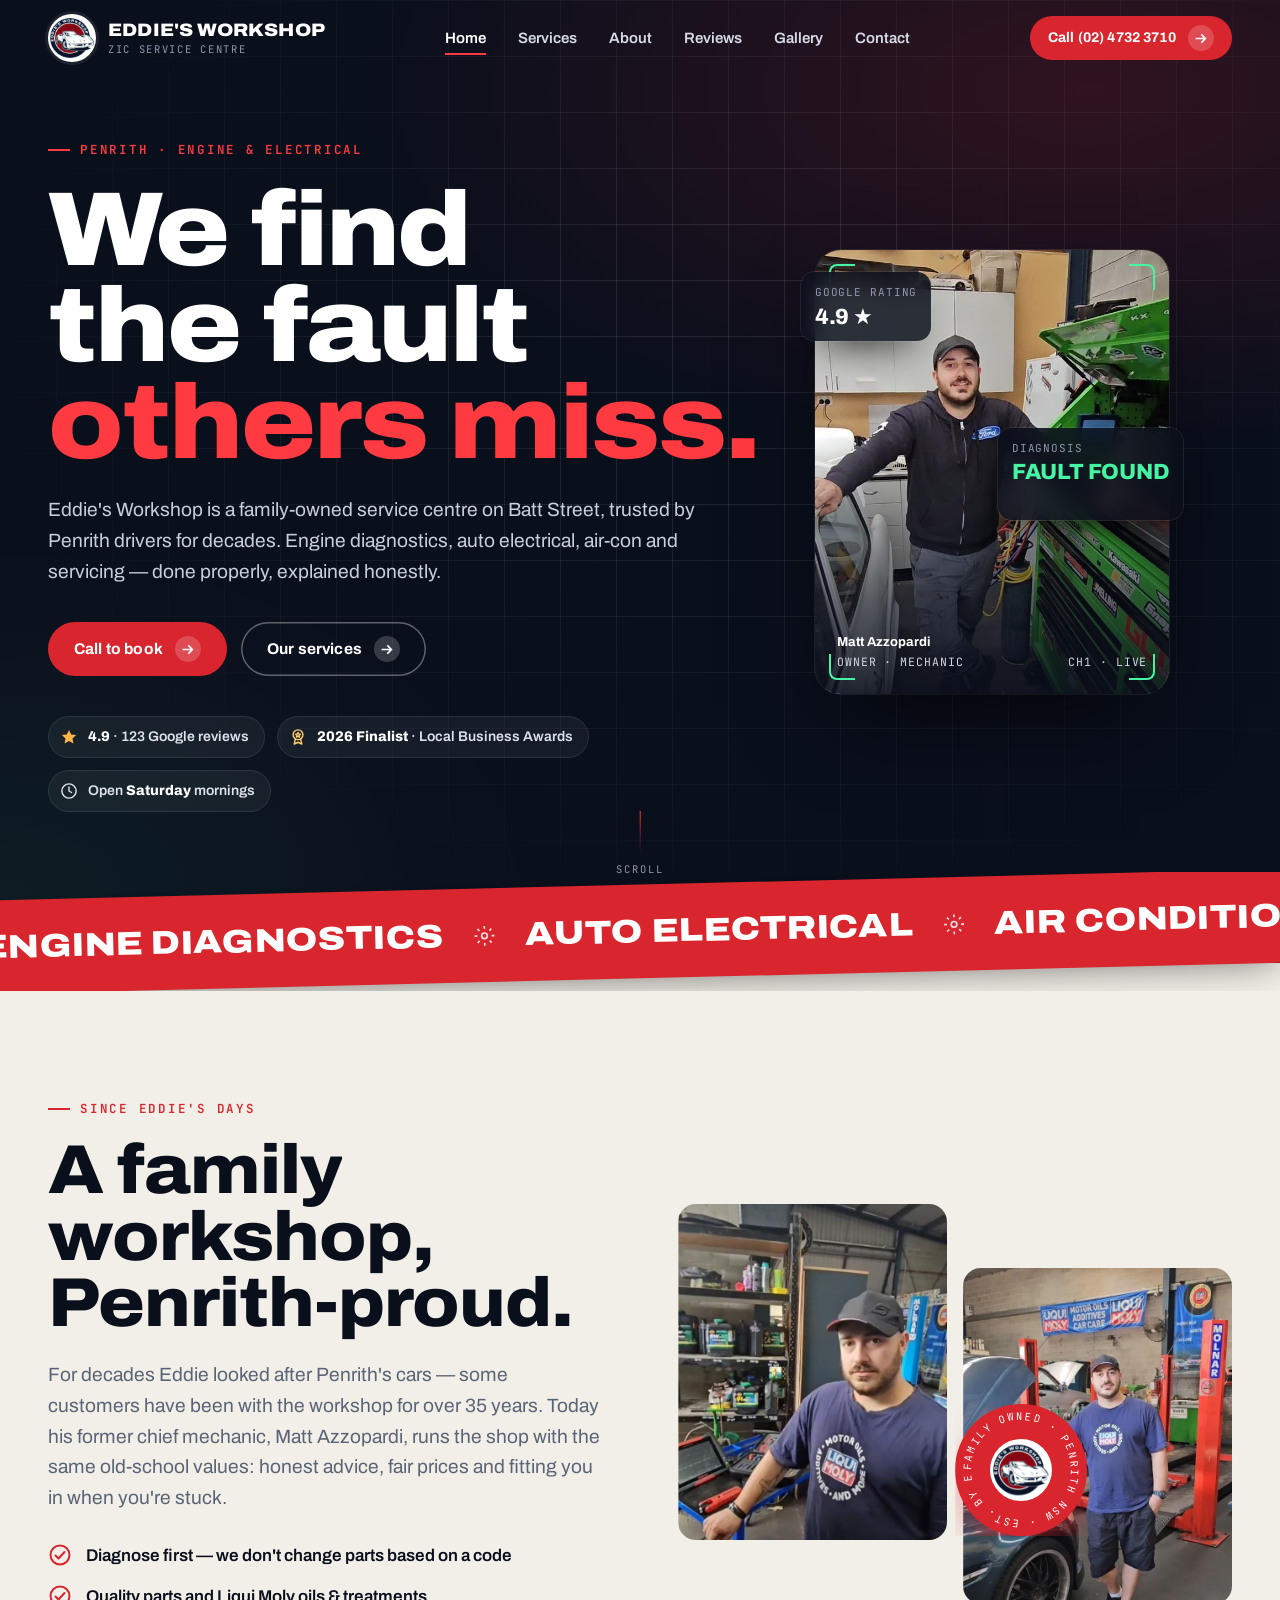
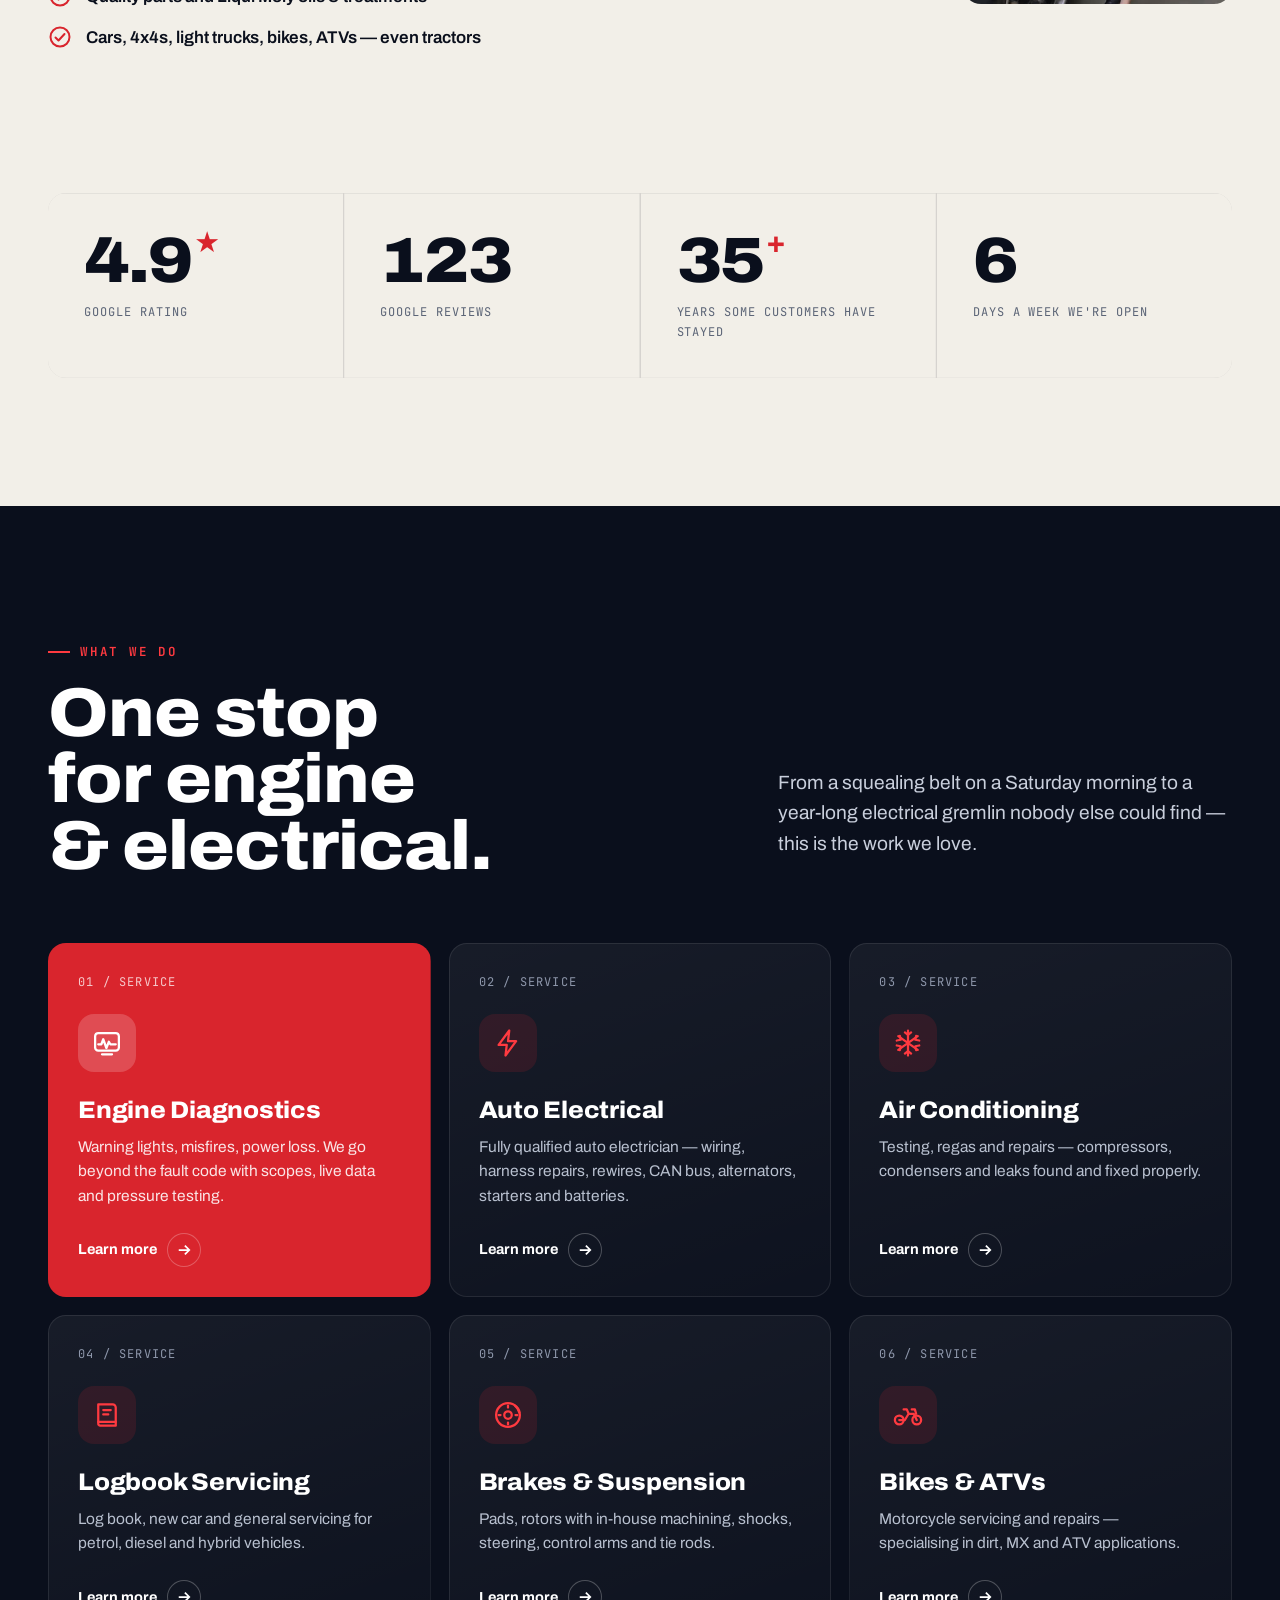
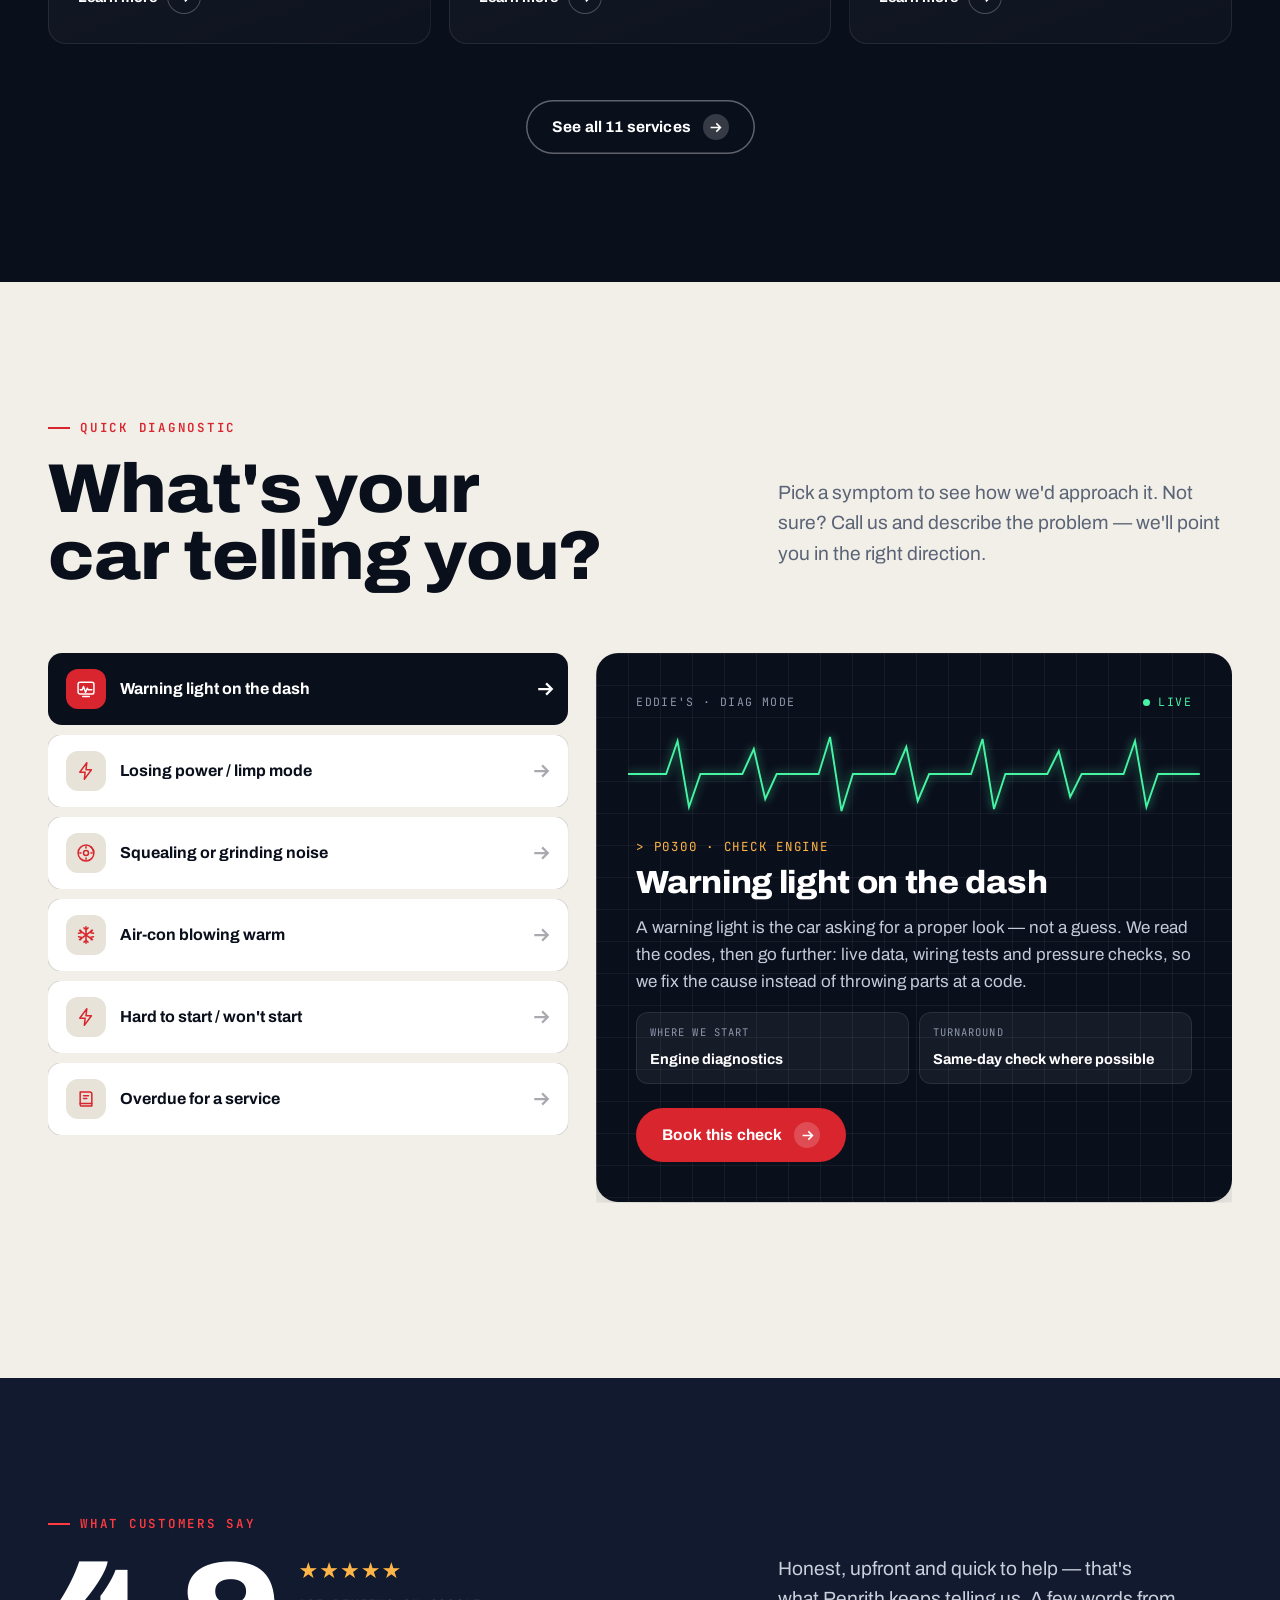
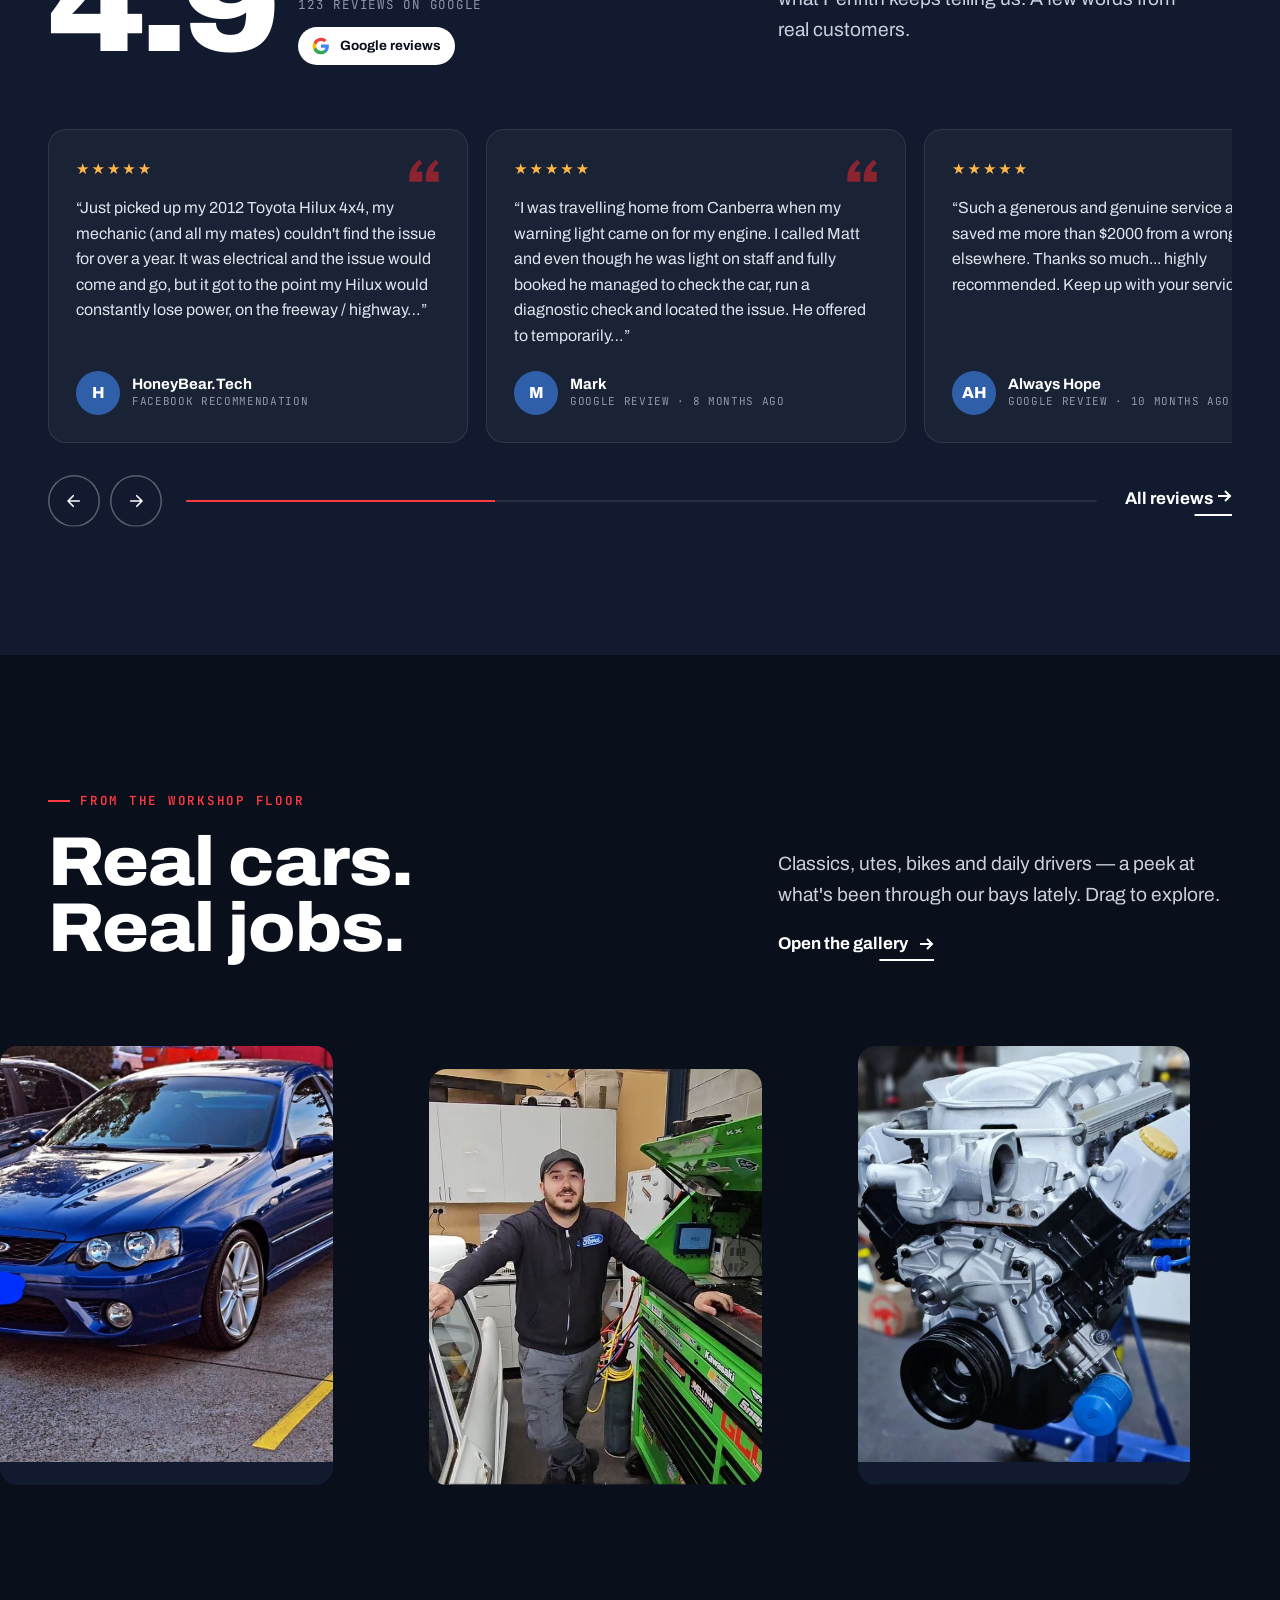
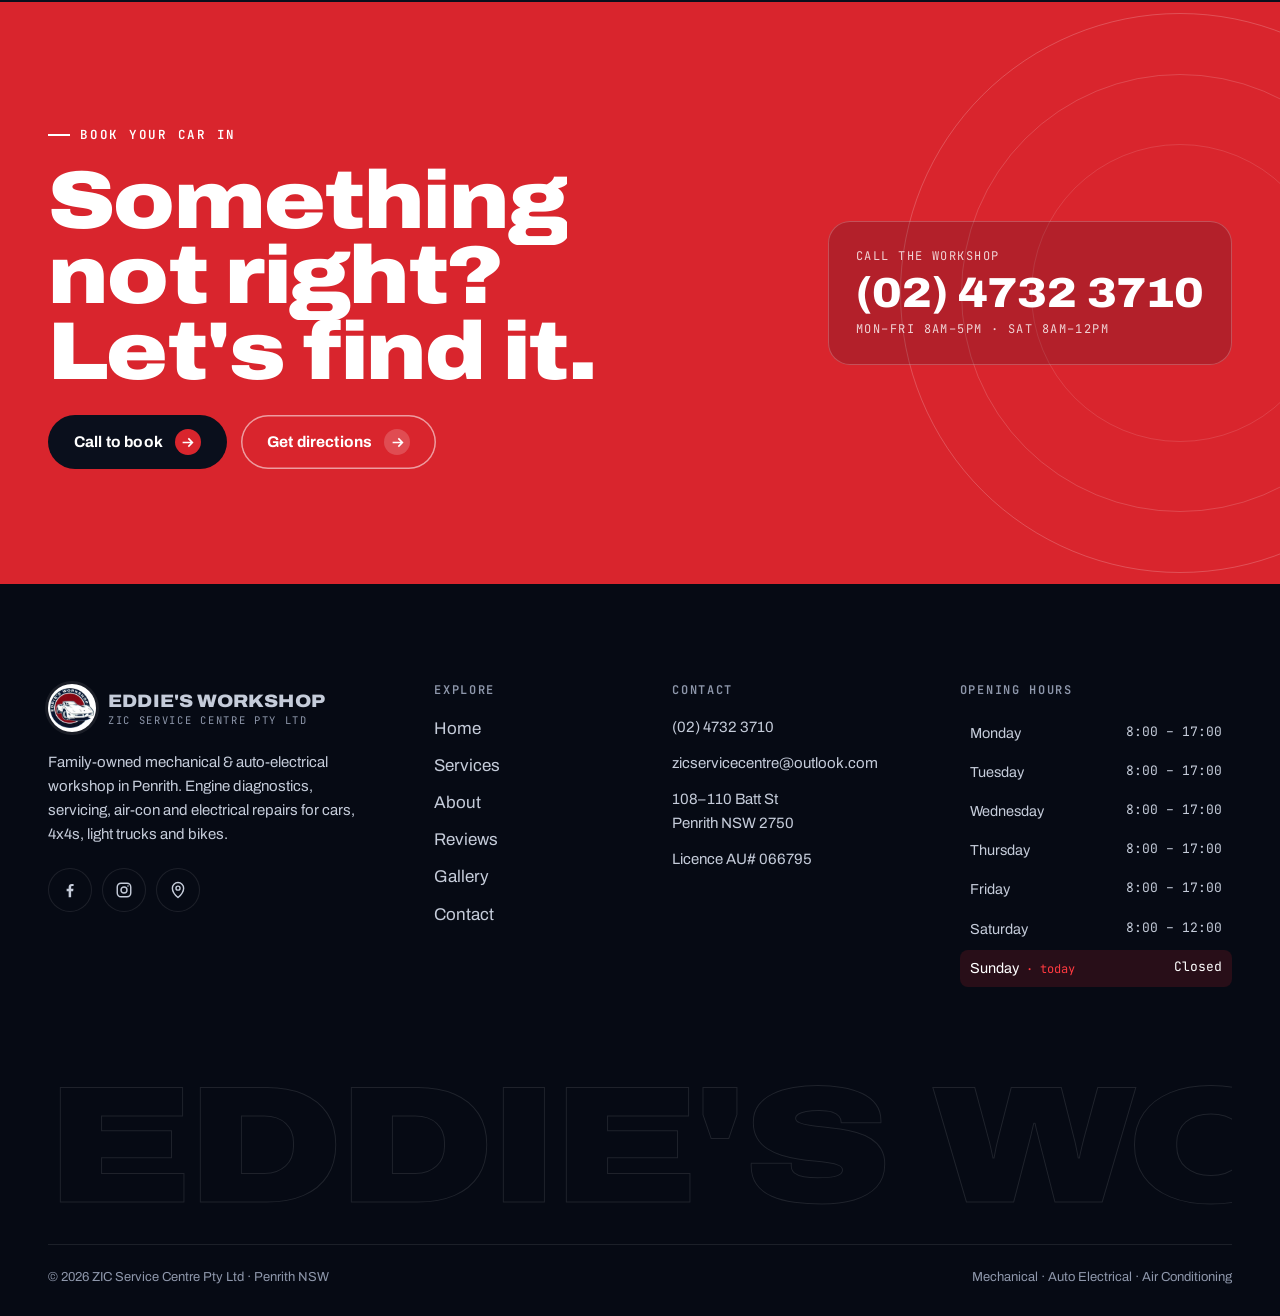
==== commit 3ffdb0fd: "Add files via upload" ====
--- a/index.html
+++ b/index.html
@@ -1,18 +1,19 @@
 <!doctype html>
 <html lang="en-AU" class="no-js">
 <head>
+<script src="site-safety.js"></script>
 <meta charset="utf-8">
 <meta name="viewport" content="width=device-width, initial-scale=1, viewport-fit=cover">
 <title>Eddie's Workshop | Mechanic & Auto Electrician in Penrith NSW</title>
 <meta name="description" content="Family-owned mechanic and auto electrician in Penrith NSW. Engine diagnostics, auto electrical, air-con, logbook servicing and brakes. 4.9★ from 123 Google reviews.">
 <meta name="robots" content="noindex, nofollow">
 <meta name="theme-color" content="#0a0f1c">
-<link rel="canonical" href="https://konkos-design.github.io/eddies-workshop/">
+
 <meta property="og:type" content="website">
 <meta property="og:site_name" content="Eddie's Workshop — ZIC Service Centre">
 <meta property="og:title" content="Eddie's Workshop | Mechanic & Auto Electrician in Penrith NSW">
 <meta property="og:description" content="Family-owned mechanic and auto electrician in Penrith NSW. Engine diagnostics, auto electrical, air-con, logbook servicing and brakes. 4.9★ from 123 Google reviews.">
-<meta property="og:url" content="https://konkos-design.github.io/eddies-workshop/">
+
 <meta property="og:image" content="https://konkos-design.github.io/eddies-workshop/img/og-image.jpg">
 <meta property="og:image:secure_url" content="https://konkos-design.github.io/eddies-workshop/img/og-image.jpg">
 <meta property="og:image:type" content="image/jpeg">
@@ -29,6 +30,9 @@
 <link rel="preload" href="fonts/archivo.woff2" as="font" type="font/woff2" crossorigin>
 <link rel="stylesheet" href="css/style.css">
 <script type="application/ld+json">{"@context":"https://schema.org","@type":"AutoRepair","name":"Eddie's Workshop (ZIC Service Centre Pty Ltd)","image":"https://konkos-design.github.io/eddies-workshop/img/og-image.jpg","telephone":"+61 2 4732 3710","email":"zicservicecentre@outlook.com","address":{"@type":"PostalAddress","streetAddress":"108–110 Batt St","addressLocality":"Penrith","addressRegion":"NSW","postalCode":"2750","addressCountry":"AU"},"geo":{"@type":"GeoCoordinates","latitude":-33.7682693,"longitude":150.6824889},"openingHoursSpecification":[{"@type":"OpeningHoursSpecification","dayOfWeek":["Monday","Tuesday","Wednesday","Thursday","Friday"],"opens":"08:00","closes":"17:00"},{"@type":"OpeningHoursSpecification","dayOfWeek":"Saturday","opens":"08:00","closes":"12:00"}],"aggregateRating":{"@type":"AggregateRating","ratingValue":"4.9","reviewCount":"123"},"sameAs":["https://www.facebook.com/p/Eddies-Workshop-100057396071904/","https://www.instagram.com/zicservicecentre_penrith/"]}</script>
+<link rel="canonical" href="https://konkos-design.github.io/eddies-workshop/">
+<meta property="og:url" content="https://konkos-design.github.io/eddies-workshop/">
+<link rel="stylesheet" href="site-safety.css">
 </head>
 <body>
 <a class="skip" href="#main">Skip to content</a>
@@ -63,7 +67,7 @@
       <span class="kicker" data-reveal="up">Penrith · Engine &amp; Electrical</span>
       <h1 class="h-xl hero__title" data-split>We find the fault <em>others miss.</em></h1>
       <p class="lead hero__lead" data-reveal="up" data-delay=".35">Eddie's Workshop is a family-owned service centre on Batt Street, trusted by Penrith drivers for decades. Engine diagnostics, auto electrical, air-con and servicing — done properly, explained honestly.</p>
-      <div class="btn-row" data-reveal="up" data-delay=".45"><a class="btn " href="contact.html">Book a service<span class="arr"><svg viewBox="0 0 16 16" fill="none" stroke="currentColor" stroke-width="2"><path d="M2 8h12M9 3l5 5-5 5"/></svg><svg viewBox="0 0 16 16" fill="none" stroke="currentColor" stroke-width="2"><path d="M2 8h12M9 3l5 5-5 5"/></svg></span></a><a class="btn btn--ghost" href="services.html">Our services<span class="arr"><svg viewBox="0 0 16 16" fill="none" stroke="currentColor" stroke-width="2"><path d="M2 8h12M9 3l5 5-5 5"/></svg><svg viewBox="0 0 16 16" fill="none" stroke="currentColor" stroke-width="2"><path d="M2 8h12M9 3l5 5-5 5"/></svg></span></a></div>
+      <div class="btn-row" data-reveal="up" data-delay=".45"><a class="btn " href="tel:+61247323710">Call to book<span class="arr"><svg viewBox="0 0 16 16" fill="none" stroke="currentColor" stroke-width="2"><path d="M2 8h12M9 3l5 5-5 5"/></svg><svg viewBox="0 0 16 16" fill="none" stroke="currentColor" stroke-width="2"><path d="M2 8h12M9 3l5 5-5 5"/></svg></span></a><a class="btn btn--ghost" href="services.html">Our services<span class="arr"><svg viewBox="0 0 16 16" fill="none" stroke="currentColor" stroke-width="2"><path d="M2 8h12M9 3l5 5-5 5"/></svg><svg viewBox="0 0 16 16" fill="none" stroke="currentColor" stroke-width="2"><path d="M2 8h12M9 3l5 5-5 5"/></svg></span></a></div>
       <div class="hero__stats" data-stagger=".08">
         <a class="chip" href="reviews.html"><svg viewBox="0 0 24 24" fill="#ffb547"><path d="m12 2.5 2.9 6 6.6.9-4.8 4.6 1.2 6.5L12 17.4l-5.9 3.1 1.2-6.5L2.5 9.4l6.6-.9z"/></svg><span><b>4.9</b> · 123 Google reviews</span></a>
         <a class="chip" href="about.html"><svg viewBox="0 0 24 24" fill="none" stroke="#ffcf6b" stroke-width="1.9" stroke-linecap="round" stroke-linejoin="round"><circle cx="12" cy="9" r="6.5"/><path d="m8.5 14.5-1.5 7 5-2.5 5 2.5-1.5-7"/><path d="m12 6 1 2 2.2.3-1.6 1.5.4 2.2-2-1-2 1 .4-2.2L8.8 8.3 11 8z"/></svg><span><b>2026 Finalist</b> · Local Business Awards</span></a>
@@ -108,10 +112,10 @@
       </div>
     </div>
     <div class="stats">
-      <div class="stat" data-reveal="up"><div class="stat__n"><span data-count="4.9">0</span><sup>★</sup></div><div class="stat__l">Google rating</div></div>
-      <div class="stat" data-reveal="up" data-delay=".08"><div class="stat__n"><span data-count="123">0</span></div><div class="stat__l">Google reviews</div></div>
-      <div class="stat" data-reveal="up" data-delay=".16"><div class="stat__n"><span data-count="35">0</span><sup>+</sup></div><div class="stat__l">Years some customers have stayed</div></div>
-      <div class="stat" data-reveal="up" data-delay=".24"><div class="stat__n"><span data-count="6">0</span></div><div class="stat__l">Days a week we're open</div></div>
+      <div class="stat" data-reveal="up"><div class="stat__n"><span data-count="4.9">4.9</span><sup>★</sup></div><div class="stat__l">Google rating</div></div>
+      <div class="stat" data-reveal="up" data-delay=".08"><div class="stat__n"><span data-count="123">123</span></div><div class="stat__l">Google reviews</div></div>
+      <div class="stat" data-reveal="up" data-delay=".16"><div class="stat__n"><span data-count="35">35</span><sup>+</sup></div><div class="stat__l">Years some customers have stayed</div></div>
+      <div class="stat" data-reveal="up" data-delay=".24"><div class="stat__n"><span data-count="6">6</span></div><div class="stat__l">Days a week we're open</div></div>
     </div>
   </div>
 </section>
@@ -198,7 +202,7 @@
     <div>
       <span class="kicker" style="color:#fff" data-reveal="up">Book your car in</span>
       <h2 class="cta__title" id="cta-t" data-split style="margin:18px 0 26px">Something not right? Let's find it.</h2>
-      <div class="btn-row" data-reveal="up" data-delay=".2"><a class="btn " href="contact.html">Book a service<span class="arr"><svg viewBox="0 0 16 16" fill="none" stroke="currentColor" stroke-width="2"><path d="M2 8h12M9 3l5 5-5 5"/></svg><svg viewBox="0 0 16 16" fill="none" stroke="currentColor" stroke-width="2"><path d="M2 8h12M9 3l5 5-5 5"/></svg></span></a><a class="btn btn--ghost" href="https://maps.app.goo.gl/GKzrtAZzhgRTsoiu7" target="_blank" rel="noopener">Get directions<span class="arr"><svg viewBox="0 0 16 16" fill="none" stroke="currentColor" stroke-width="2"><path d="M2 8h12M9 3l5 5-5 5"/></svg><svg viewBox="0 0 16 16" fill="none" stroke="currentColor" stroke-width="2"><path d="M2 8h12M9 3l5 5-5 5"/></svg></span></a></div>
+      <div class="btn-row" data-reveal="up" data-delay=".2"><a class="btn " href="tel:+61247323710">Call to book<span class="arr"><svg viewBox="0 0 16 16" fill="none" stroke="currentColor" stroke-width="2"><path d="M2 8h12M9 3l5 5-5 5"/></svg><svg viewBox="0 0 16 16" fill="none" stroke="currentColor" stroke-width="2"><path d="M2 8h12M9 3l5 5-5 5"/></svg></span></a><a class="btn btn--ghost" href="https://maps.app.goo.gl/GKzrtAZzhgRTsoiu7" target="_blank" rel="noopener">Get directions<span class="arr"><svg viewBox="0 0 16 16" fill="none" stroke="currentColor" stroke-width="2"><path d="M2 8h12M9 3l5 5-5 5"/></svg><svg viewBox="0 0 16 16" fill="none" stroke="currentColor" stroke-width="2"><path d="M2 8h12M9 3l5 5-5 5"/></svg></span></a></div>
     </div>
     <a class="cta__phone" href="tel:+61247323710" data-reveal="scale" data-delay=".15"><small>Call the workshop</small><b>(02) 4732 3710</b><small>Mon–Fri 8am–5pm · Sat 8am–12pm</small></a>
   </div>
--- a/css/style.css
+++ b/css/style.css
@@ -709,3 +709,15 @@
 .cta .btn--ghost{--bg:transparent;--fill:#fff;--fill-fg:var(--ink);box-shadow:inset 0 0 0 1.5px rgba(255,255,255,.55)}
 .cta .btn--ghost .arr{background:rgba(255,255,255,.18)}
 .cta .btn--ghost:hover .arr{background:var(--red)}
+
+/* call box (replaces booking form) */
+.callbox__list{list-style:none;padding:0;margin:0 0 22px;display:grid;gap:10px}
+.callbox__list li{display:flex;gap:14px;align-items:flex-start;padding:14px 16px;border-radius:14px;background:rgba(255,255,255,.04);box-shadow:inset 0 0 0 1px rgba(255,255,255,.09);color:#b8c0cf;line-height:1.5}
+.callbox__list b{font-family:var(--f-mono);font-size:12.5px;color:var(--red-hot);padding-top:3px;flex:none}
+.callbox__list strong{color:#fff}
+.callbox__call{width:100%;gap:12px}
+.callbox__mail{color:#fff;text-decoration:underline;text-underline-offset:3px;overflow-wrap:anywhere}
+.mq-wrap{overflow-x:clip}
+
+/* prevent sideways scroll from reveal animations */
+main{overflow-x:clip}
--- a/site-safety.css
+++ b/site-safety.css
@@ -0,0 +1,7 @@
+/* Progressive enhancement: animation must never hide essential content on failure. */
+html:not(.enhancements-ready) :is([data-reveal], .reveal, .rv-up, .rv, [data-split], .split .w > span, .split-words .w > span, .rv-clip, .img-reveal) {opacity:1!important;visibility:visible!important;transform:none!important;clip-path:none!important;filter:none!important;}
+@media(prefers-reduced-motion:reduce){
+ :is([data-reveal], .reveal, .rv-up, .rv, [data-split], .split .w > span, .split-words .w > span, .rv-clip, .img-reveal){opacity:1!important;visibility:visible!important;transform:none!important;clip-path:none!important;filter:none!important;animation:none!important;transition:none!important;}
+ html{scroll-behavior:auto!important;}
+}
+:focus-visible{outline:3px solid currentColor;outline-offset:5px;}
